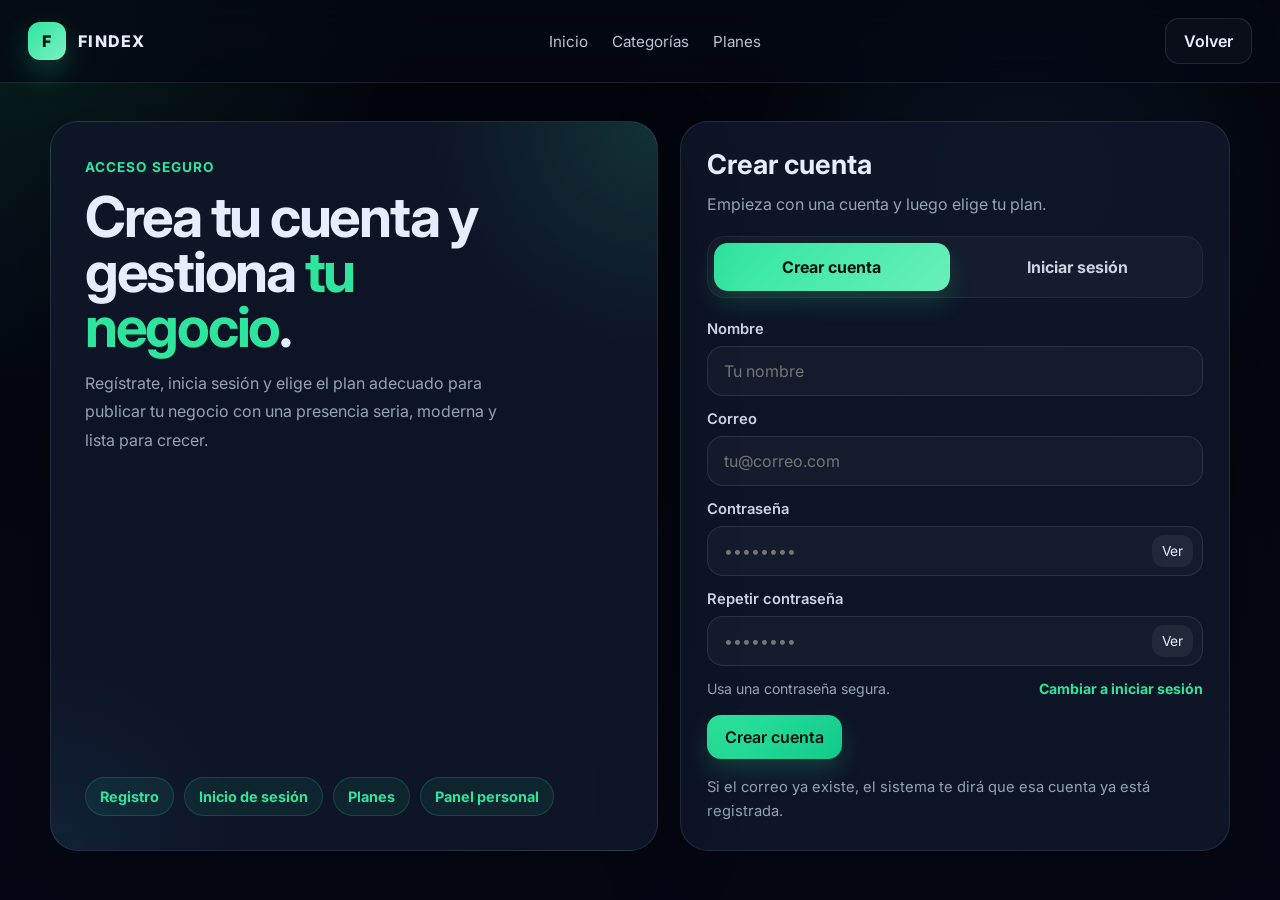
==== admin.html @ 4169ccc7 "Add files via upload" ====
<!DOCTYPE html>
<html lang="es">
<head>
  <meta charset="UTF-8" />
  <meta name="viewport" content="width=device-width, initial-scale=1.0" />
  <title>Admin | Findex</title>
  <link rel="preconnect" href="https://fonts.googleapis.com">
  <link rel="preconnect" href="https://fonts.gstatic.com" crossorigin>
  <link href="https://fonts.googleapis.com/css2?family=Inter:wght@400;500;600;700;800&display=swap" rel="stylesheet">
  <link rel="stylesheet" href="styles.css" />
  <style>
    .admin-wrap{
      width:min(1240px, calc(100% - 32px));
      margin:0 auto;
      padding:34px 0 48px;
    }

    .admin-head{
      display:flex;
      justify-content:space-between;
      gap:18px;
      flex-wrap:wrap;
      align-items:flex-start;
      margin-bottom:22px;
    }

    .admin-head h1{
      font-size:clamp(2rem, 4vw, 3rem);
      margin-bottom:8px;
    }

    .admin-grid{
      display:grid;
      grid-template-columns:1fr 1fr;
      gap:22px;
      align-items:start;
    }

    .panel{
      background:rgba(15,23,42,0.9);
      border:1px solid rgba(148,163,184,0.16);
      border-radius:28px;
      padding:24px;
      box-shadow:0 24px 80px rgba(0,0,0,0.28);
    }

    .admin-list{
      display:grid;
      gap:14px;
      margin-top:16px;
    }

    .admin-card{
      padding:16px;
      border-radius:18px;
      background:rgba(255,255,255,0.03);
      border:1px solid rgba(255,255,255,0.06);
    }

    .admin-card-top{
      display:flex;
      justify-content:space-between;
      gap:12px;
      align-items:flex-start;
      flex-wrap:wrap;
    }

    .admin-card h3{
      margin-bottom:6px;
    }

    .admin-meta{
      color:#94a3b8;
      line-height:1.6;
      font-size:0.92rem;
    }

    .admin-actions{
      display:flex;
      gap:10px;
      flex-wrap:wrap;
      margin-top:12px;
    }

    .mini-form{
      display:grid;
      gap:12px;
    }

    .field{
      display:flex;
      flex-direction:column;
      gap:8px;
    }

    .field label{
      color:#cbd5e1;
      font-weight:600;
      font-size:0.92rem;
    }

    .field input,
    .field select,
    .field textarea{
      width:100%;
      border-radius:16px;
      border:1px solid rgba(148,163,184,0.16);
      background:rgba(255,255,255,0.03);
      color:#e5eefc;
      padding:14px 16px;
      outline:none;
    }

    .field textarea{
      min-height:110px;
    }

    .stats{
      display:grid;
      grid-template-columns:repeat(4,1fr);
      gap:12px;
      margin:18px 0 0;
    }

    .stat{
      padding:14px;
      border-radius:18px;
      background:rgba(255,255,255,0.03);
      border:1px solid rgba(255,255,255,0.06);
    }

    .stat strong{
      display:block;
      font-size:1.2rem;
      margin-bottom:4px;
    }

    @media (max-width: 1000px){
      .admin-grid{
        grid-template-columns:1fr;
      }
    }

    @media (max-width: 700px){
      .stats{
        grid-template-columns:1fr 1fr;
      }
    }
  </style>
</head>
<body>
  <header class="topbar">
    <div class="brand">
      <div class="brand-mark">F</div>
      <span class="brand-name">FINDEX</span>
    </div>

    <nav class="nav-links">
      <a href="index.html">Inicio</a>
      <a href="dashboard.html">Panel usuario</a>
      <a href="planes.html">Planes</a>
    </nav>

    <div class="nav-actions">
      <button class="btn btn-ghost" id="logoutBtn" type="button">Cerrar sesión</button>
      <a class="btn btn-primary" href="dashboard.html">Panel personal</a>
    </div>
  </header>

  <main class="admin-wrap">
    <section class="admin-head">
      <div>
        <div class="eyebrow">Panel de administración</div>
        <h1 id="adminTitle">Administrar negocios</h1>
        <p class="subtle">Aquí puedes verificar, destacar, editar y eliminar cualquier negocio.</p>
      </div>
      <div class="badge-plan">Acceso administrador</div>
    </section>

    <section class="stats">
      <div class="stat"><strong id="statBusinesses">0</strong><span>Negocios</span></div>
      <div class="stat"><strong id="statUsers">0</strong><span>Usuarios</span></div>
      <div class="stat"><strong id="statVerified">0</strong><span>Verificados</span></div>
      <div class="stat"><strong id="statFeatured">0</strong><span>Destacados</span></div>
    </section>

    <div class="admin-grid" style="margin-top:22px;">
      <article class="panel">
        <h2>Editar negocio</h2>
        <p class="subtle">Selecciona un negocio de la lista para editarlo.</p>

        <form id="adminForm" class="mini-form" style="margin-top:16px;">
          <input type="hidden" id="businessId" />

          <div class="field">
            <label for="nombre">Nombre</label>
            <input id="nombre" required />
          </div>

          <div class="field">
            <label for="categoria">Categoría</label>
            <select id="categoria" required></select>
          </div>

          <div class="field">
            <label for="ubicacion">Ubicación</label>
            <input id="ubicacion" required />
          </div>

          <div class="field">
            <label for="telefono">Teléfono</label>
            <input id="telefono" required />
          </div>

          <div class="field">
            <label for="horario">Horario</label>
            <input id="horario" required />
          </div>

          <div class="field">
            <label for="imagen">Imagen</label>
            <input id="imagen" required />
          </div>

          <div class="field">
            <label for="descripcion">Descripción</label>
            <textarea id="descripcion" required></textarea>
          </div>

          <div class="field">
            <label for="sitio">Sitio web</label>
            <input id="sitio" />
          </div>

          <div class="field">
            <label for="instagram">Instagram</label>
            <input id="instagram" />
          </div>

          <div class="field">
            <label for="bannerColor">Color de marca</label>
            <input id="bannerColor" />
          </div>

          <div class="field" style="display:flex;gap:10px;flex-direction:row;flex-wrap:wrap;">
            <button class="btn btn-primary" type="submit">Guardar cambios</button>
            <button class="btn btn-ghost" type="button" id="resetBtn">Limpiar</button>
          </div>

          <div id="adminNotice" class="notice"></div>
        </form>
      </article>

      <article class="panel">
        <h2>Todos los negocios</h2>
        <p class="subtle">Control total sobre la plataforma.</p>

        <div class="admin-list" id="adminList"></div>
      </article>
    </div>
  </main>

  <script src="data.js"></script>
  <script>
    const user = getCurrentUser();
    if (!user) window.location.href = "auth.html";
    if (!isAdmin(user)) window.location.href = "dashboard.html";

    const adminTitle = document.getElementById("adminTitle");
    const adminList = document.getElementById("adminList");
    const adminForm = document.getElementById("adminForm");
    const adminNotice = document.getElementById("adminNotice");
    const statBusinesses = document.getElementById("statBusinesses");
    const statUsers = document.getElementById("statUsers");
    const statVerified = document.getElementById("statVerified");
    const statFeatured = document.getElementById("statFeatured");
    const logoutBtn = document.getElementById("logoutBtn");
    const resetBtn = document.getElementById("resetBtn");

    adminTitle.textContent = `Hola, ${user.name}`;

    const categorySelect = document.getElementById("categoria");
    categories.forEach(cat => {
      const option = document.createElement("option");
      option.value = cat.key;
      option.textContent = cat.label;
      categorySelect.appendChild(option);
    });

    function showNotice(msg) {
      adminNotice.textContent = msg;
      adminNotice.style.display = "block";
      setTimeout(() => adminNotice.style.display = "none", 2200);
    }

    function renderStats() {
      const allBusinesses = getBusinesses();
      const users = getUsers();
      statBusinesses.textContent = allBusinesses.length;
      statUsers.textContent = users.length;
      statVerified.textContent = allBusinesses.filter(b => b.verificado).length;
      statFeatured.textContent = allBusinesses.filter(b => b.destacado).length;
    }

    function renderList() {
      const allBusinesses = getBusinesses();

      adminList.innerHTML = allBusinesses.map(b => `
        <div class="admin-card">
          <div class="admin-card-top">
            <div>
              <h3>${b.nombre}</h3>
              <div class="admin-meta">
                ${b.categoriaLabel} · ${b.ubicacion}<br/>
                Dueño: ${b.ownerEmail}<br/>
                ${b.verificado ? "✔ Verificado" : "◌ Sin verificar"} · ${b.destacado ? "⭐ Destacado" : "Normal"}
              </div>
            </div>

            <div class="admin-actions">
              <button class="btn btn-ghost" type="button" onclick="loadBusiness(${b.id})">Editar</button>
              <button class="btn btn-ghost" type="button" onclick="toggleVerified(${b.id})">${b.verificado ? "Quitar verificación" : "Verificar"}</button>
              <button class="btn btn-ghost" type="button" onclick="toggleFeatured(${b.id})">${b.destacado ? "Quitar destacado" : "Destacar"}</button>
              <button class="btn btn-primary" type="button" onclick="deleteOne(${b.id})">Eliminar</button>
            </div>
          </div>
        </div>
      `).join("");

      renderStats();
    }

    window.loadBusiness = function(id) {
      const b = getBusinesses().find(x => x.id === id);
      if (!b) return;

      document.getElementById("businessId").value = b.id;
      document.getElementById("nombre").value = b.nombre;
      document.getElementById("categoria").value = b.categoria;
      document.getElementById("ubicacion").value = b.ubicacion;
      document.getElementById("telefono").value = b.telefono;
      document.getElementById("horario").value = b.horario;
      document.getElementById("imagen").value = b.imagen;
      document.getElementById("descripcion").value = b.descripcion;
      document.getElementById("sitio").value = b.sitio || "";
      document.getElementById("instagram").value = b.instagram || "";
      document.getElementById("bannerColor").value = b.bannerColor || "#2ee59d";
      showNotice("Negocio cargado para edición.");
      window.scrollTo({ top: 0, behavior: "smooth" });
    };

    window.toggleVerified = function(id) {
      const b = getBusinesses().find(x => x.id === id);
      if (!b) return;
      updateBusiness(id, { verificado: !b.verificado });
      renderList();
    };

    window.toggleFeatured = function(id) {
      const b = getBusinesses().find(x => x.id === id);
      if (!b) return;
      updateBusiness(id, { destacado: !b.destacado });
      renderList();
    };

    window.deleteOne = function(id) {
      deleteBusiness(id);
      renderList();
    };

    adminForm.addEventListener("submit", (e) => {
      e.preventDefault();

      const id = document.getElementById("businessId").value;
      const patch = {
        nombre: document.getElementById("nombre").value.trim(),
        categoria: document.getElementById("categoria").value,
        ubicacion: document.getElementById("ubicacion").value.trim(),
        telefono: document.getElementById("telefono").value.trim(),
        whatsapp: document.getElementById("telefono").value.trim(),
        horario: document.getElementById("horario").value.trim(),
        imagen: document.getElementById("imagen").value.trim(),
        descripcion: document.getElementById("descripcion").value.trim(),
        sitio: document.getElementById("sitio").value.trim(),
        instagram: document.getElementById("instagram").value.trim(),
        bannerColor: document.getElementById("bannerColor").value.trim() || "#2ee59d"
      };

      updateBusiness(id, patch);
      adminForm.reset();
      document.getElementById("businessId").value = "";
      showNotice("Cambios guardados.");
      renderList();
    });

    resetBtn.addEventListener("click", () => {
      adminForm.reset();
      document.getElementById("businessId").value = "";
      showNotice("Formulario limpio.");
    });

    logoutBtn.addEventListener("click", () => {
      clearSession();
      window.location.href = "index.html";
    });

    renderList();
  </script>
</body>
</html>
---- styles.css ----
:root{
  --bg: #050814;
  --bg-soft: #0b1020;
  --card: rgba(15, 23, 42, 0.72);
  --card-2: rgba(15, 23, 42, 0.92);
  --line: rgba(148, 163, 184, 0.16);
  --text: #e5eefc;
  --muted: #94a3b8;
  --muted-2: #cbd5e1;
  --green: #2ee59d;
  --green-2: #11c98b;
  --shadow: 0 24px 80px rgba(0, 0, 0, 0.42);
  --radius: 24px;
  --radius-sm: 18px;
  --max: 1280px;
}

*{
  box-sizing:border-box;
  margin:0;
  padding:0;
}

html{
  scroll-behavior:smooth;
}

body{
  font-family: "Inter", system-ui, sans-serif;
  background:
    radial-gradient(circle at top left, rgba(46, 229, 157, 0.12), transparent 25%),
    radial-gradient(circle at 80% 20%, rgba(56, 189, 248, 0.09), transparent 22%),
    linear-gradient(180deg, #03050d 0%, #050814 100%);
  color:var(--text);
  min-height:100vh;
}

a{
  color:inherit;
  text-decoration:none;
}

button, input, select{
  font:inherit;
}

.topbar{
  position:sticky;
  top:0;
  z-index:20;
  display:flex;
  align-items:center;
  justify-content:space-between;
  gap:16px;
  padding:18px 28px;
  border-bottom:1px solid var(--line);
  background:rgba(5, 8, 20, 0.78);
  backdrop-filter: blur(18px);
}

.brand{
  display:flex;
  align-items:center;
  gap:12px;
  font-weight:800;
  letter-spacing:0.08em;
}

.brand-mark{
  width:38px;
  height:38px;
  display:grid;
  place-items:center;
  border-radius:12px;
  background:linear-gradient(135deg, var(--green), #7cf2c5);
  color:#02110b;
  box-shadow:0 12px 30px rgba(46, 229, 157, 0.25);
}

.brand-name{
  font-size:1rem;
}

.nav-links{
  display:flex;
  gap:24px;
  align-items:center;
  color:var(--muted-2);
  font-size:0.95rem;
}

.nav-links a{
  opacity:0.92;
  transition:0.2s ease;
}

.nav-links a:hover{
  color:white;
  opacity:1;
}

.nav-actions{
  display:flex;
  gap:12px;
  align-items:center;
}

.btn{
  border:none;
  border-radius:14px;
  padding:12px 18px;
  cursor:pointer;
  transition:0.2s ease;
  font-weight:600;
}

.btn:hover{
  transform:translateY(-1px);
}

.btn-primary{
  background:linear-gradient(135deg, var(--green), var(--green-2));
  color:#02110b;
  box-shadow:0 12px 24px rgba(46, 229, 157, 0.18);
}

.btn-ghost{
  background:rgba(255,255,255,0.03);
  color:var(--text);
  border:1px solid var(--line);
}

main{
  width:min(var(--max), calc(100% - 32px));
  margin:0 auto;
}

.hero{
  display:grid;
  grid-template-columns: 1.05fr 0.95fr;
  gap:28px;
  align-items:center;
  padding:42px 0 32px;
}

.hero-copy{
  padding:18px 0;
}

.eyebrow{
  display:inline-flex;
  align-items:center;
  gap:8px;
  color:var(--green);
  font-size:0.85rem;
  font-weight:700;
  letter-spacing:0.08em;
  text-transform:uppercase;
  margin-bottom:14px;
}

.hero h1{
  font-size:clamp(2.6rem, 5vw, 5.1rem);
  line-height:0.96;
  letter-spacing:-0.04em;
  margin-bottom:18px;
  max-width:12ch;
}

.hero h1 span{
  color:var(--green);
}

.hero p{
  color:var(--muted);
  max-width:56ch;
  line-height:1.7;
  font-size:1.02rem;
  margin-bottom:24px;
}

.search-panel{
  display:grid;
  grid-template-columns: 1.2fr 0.8fr 0.9fr auto;
  gap:12px;
  padding:12px;
  border-radius:22px;
  background:rgba(11, 16, 32, 0.82);
  border:1px solid var(--line);
  box-shadow:var(--shadow);
  backdrop-filter: blur(20px);
  max-width:980px;
}

.search-field{
  display:flex;
  flex-direction:column;
  gap:8px;
  padding:6px 8px;
  border-radius:16px;
  background:rgba(255,255,255,0.02);
  border:1px solid rgba(148,163,184,0.08);
}

.search-field label{
  font-size:0.75rem;
  color:var(--muted);
}

.search-field input,
.search-field select{
  width:100%;
  background:transparent;
  border:none;
  color:var(--text);
  outline:none;
  padding:0;
}

.search-field select{
  appearance:none;
}

.search-button{
  min-width:74px;
  border:none;
  border-radius:18px;
  background:linear-gradient(135deg, var(--green), #6af0ba);
  color:#04120c;
  font-weight:800;
  cursor:pointer;
  box-shadow:0 16px 28px rgba(46, 229, 157, 0.2);
  transition:0.2s ease;
}

.search-button:hover{
  transform:translateY(-1px) scale(1.01);
}

.hero-actions{
  display:flex;
  gap:12px;
  margin-top:18px;
  flex-wrap:wrap;
}

.hero-visual{
  position:relative;
  min-height:560px;
  border-radius:var(--radius);
  overflow:hidden;
  box-shadow:var(--shadow);
  border:1px solid rgba(255,255,255,0.06);
}

.hero-visual img{
  width:100%;
  height:100%;
  object-fit:cover;
  display:block;
  filter:saturate(1.02) contrast(1.03);
}

.hero-visual::after{
  content:"";
  position:absolute;
  inset:0;
  background:
    linear-gradient(90deg, rgba(3, 5, 13, 0.24) 0%, rgba(3, 5, 13, 0.02) 42%, rgba(3,5,13,0.2) 100%),
    linear-gradient(180deg, rgba(3,5,13,0.1), rgba(3,5,13,0.42));
  pointer-events:none;
}

.stats-card{
  position:absolute;
  top:22px;
  right:22px;
  width:min(290px, calc(100% - 44px));
  padding:18px;
  border-radius:20px;
  background:rgba(8, 12, 24, 0.78);
  border:1px solid rgba(255,255,255,0.1);
  backdrop-filter: blur(18px);
  z-index:1;
}

.stats-head{
  display:flex;
  flex-direction:column;
  gap:8px;
  margin-bottom:16px;
}

.stats-head span{
  color:var(--muted);
  font-size:0.9rem;
}

.stats-head strong{
  font-size:2rem;
}

.mini-chart{
  display:flex;
  align-items:flex-end;
  gap:8px;
  height:72px;
  padding:12px 0 4px;
  margin-bottom:14px;
}

.mini-chart span{
  flex:1;
  border-radius:999px;
  background:linear-gradient(180deg, var(--green), rgba(46,229,157,0.12));
  opacity:0.92;
}

.mini-chart span:nth-child(1){height:26%}
.mini-chart span:nth-child(2){height:52%}
.mini-chart span:nth-child(3){height:36%}
.mini-chart span:nth-child(4){height:68%}
.mini-chart span:nth-child(5){height:58%}
.mini-chart span:nth-child(6){height:100%}

.stats-footer{
  border-top:1px solid rgba(255,255,255,0.08);
  padding-top:14px;
  display:flex;
  flex-direction:column;
  gap:5px;
}

.stats-footer span{
  color:var(--green);
  font-size:0.92rem;
  font-weight:700;
}

.stats-footer small{
  color:var(--muted);
}

.content-section{
  padding:34px 0 10px;
}

.section-head{
  display:flex;
  align-items:end;
  justify-content:space-between;
  gap:20px;
  margin-bottom:18px;
}

.section-head h2{
  font-size:1.6rem;
  margin-bottom:8px;
}

.section-head p{
  color:var(--muted);
  line-height:1.6;
}

.section-link{
  color:var(--green);
  font-weight:600;
  white-space:nowrap;
}

.pill{
  display:inline-flex;
  align-items:center;
  gap:8px;
  padding:10px 14px;
  border-radius:999px;
  background:rgba(46, 229, 157, 0.1);
  color:var(--green);
  border:1px solid rgba(46, 229, 157, 0.18);
  font-weight:700;
  font-size:0.88rem;
}

.category-grid{
  display:grid;
  grid-template-columns: repeat(4, minmax(0, 1fr));
  gap:14px;
}

.category-card{
  padding:18px;
  border-radius:20px;
  background:var(--card);
  border:1px solid var(--line);
  box-shadow:0 14px 36px rgba(0,0,0,0.2);
  transition:0.22s ease;
  cursor:pointer;
  backdrop-filter: blur(14px);
}

.category-card:hover{
  transform:translateY(-3px);
  border-color:rgba(46,229,157,0.35);
  background:rgba(15, 23, 42, 0.95);
}

.category-icon{
  width:48px;
  height:48px;
  display:grid;
  place-items:center;
  border-radius:16px;
  margin-bottom:14px;
  background:rgba(46, 229, 157, 0.12);
  color:var(--green);
  font-size:1.35rem;
}

.category-card h3{
  margin-bottom:6px;
  font-size:1rem;
}

.category-card p{
  color:var(--muted);
  font-size:0.92rem;
}

.business-grid{
  display:grid;
  grid-template-columns: repeat(3, minmax(0, 1fr));
  gap:18px;
}

.business-card{
  overflow:hidden;
  border-radius:22px;
  background:var(--card-2);
  border:1px solid var(--line);
  box-shadow:0 18px 42px rgba(0,0,0,0.22);
  cursor:pointer;
  transition:0.22s ease;
}

.business-card:hover{
  transform:translateY(-4px);
  border-color:rgba(46,229,157,0.28);
}

.business-image{
  position:relative;
  height:214px;
}

.business-image img{
  width:100%;
  height:100%;
  object-fit:cover;
  display:block;
}

.business-badge{
  position:absolute;
  top:14px;
  left:14px;
  padding:8px 10px;
  border-radius:999px;
  background:rgba(46, 229, 157, 0.92);
  color:#042013;
  font-size:0.78rem;
  font-weight:800;
}

.business-fav{
  position:absolute;
  top:14px;
  right:14px;
  width:34px;
  height:34px;
  border-radius:12px;
  display:grid;
  place-items:center;
  background:rgba(8, 12, 24, 0.65);
  color:white;
  border:1px solid rgba(255,255,255,0.14);
  backdrop-filter: blur(10px);
}

.business-content{
  padding:16px;
}

.business-top{
  display:flex;
  align-items:flex-start;
  justify-content:space-between;
  gap:12px;
  margin-bottom:10px;
}

.business-top h3{
  font-size:1.08rem;
  margin-bottom:4px;
}

.business-top p{
  color:var(--muted);
  font-size:0.92rem;
}

.rating{
  display:flex;
  align-items:center;
  gap:6px;
  color:#f9c74f;
  font-weight:700;
  white-space:nowrap;
  font-size:0.92rem;
}

.business-meta{
  display:flex;
  flex-wrap:wrap;
  gap:10px;
  color:var(--muted-2);
  font-size:0.88rem;
}

.meta-item{
  display:flex;
  align-items:center;
  gap:6px;
}

.cta-section{
  margin:40px 0 24px;
  padding:28px;
  display:grid;
  grid-template-columns: 0.88fr 1.12fr;
  gap:18px;
  border-radius:28px;
  background:
    radial-gradient(circle at top right, rgba(46, 229, 157, 0.14), transparent 24%),
    linear-gradient(180deg, rgba(15,23,42,0.88), rgba(9,14,27,0.98));
  border:1px solid var(--line);
  box-shadow:var(--shadow);
}

.cta-copy h2{
  font-size:2rem;
  margin-bottom:12px;
}

.cta-copy p{
  color:var(--muted);
  max-width:42ch;
  line-height:1.7;
}

.cta-actions{
  display:flex;
  flex-wrap:wrap;
  gap:12px;
  margin-top:22px;
}

.benefits{
  display:grid;
  grid-template-columns: repeat(2, minmax(0, 1fr));
  gap:14px;
}

.benefit-card{
  padding:18px;
  border-radius:20px;
  background:rgba(255,255,255,0.03);
  border:1px solid rgba(255,255,255,0.06);
}

.benefit-icon{
  width:42px;
  height:42px;
  display:grid;
  place-items:center;
  border-radius:14px;
  margin-bottom:12px;
  background:rgba(46,229,157,0.12);
  color:var(--green);
  font-weight:800;
}

.benefit-card h3{
  margin-bottom:8px;
  font-size:1rem;
}

.benefit-card p{
  color:var(--muted);
  line-height:1.6;
  font-size:0.93rem;
}

.footer{
  width:min(var(--max), calc(100% - 32px));
  margin:0 auto;
  padding:16px 0 34px;
  display:flex;
  justify-content:space-between;
  gap:20px;
  align-items:center;
  color:var(--muted);
}

.footer p{
  margin-top:10px;
  max-width:46ch;
  line-height:1.7;
}

.footer-links{
  display:flex;
  flex-wrap:wrap;
  gap:18px;
}

.footer-brand{
  margin-bottom:2px;
}

.empty-state{
  padding:28px;
  border-radius:20px;
  border:1px dashed rgba(148,163,184,0.28);
  color:var(--muted);
  background:rgba(255,255,255,0.02);
}

@media (max-width: 1100px){
  .hero{
    grid-template-columns:1fr;
  }

  .hero-copy{
    order:1;
  }

  .hero-visual{
    min-height:420px;
    order:0;
  }

  .category-grid{
    grid-template-columns: repeat(2, minmax(0, 1fr));
  }

  .business-grid{
    grid-template-columns: repeat(2, minmax(0, 1fr));
  }

  .cta-section{
    grid-template-columns:1fr;
  }
}

@media (max-width: 860px){
  .topbar{
    flex-wrap:wrap;
    justify-content:center;
  }

  .nav-links{
    order:3;
    width:100%;
    justify-content:center;
    flex-wrap:wrap;
    gap:16px;
  }

  .search-panel{
    grid-template-columns:1fr;
  }

  .search-button{
    min-height:52px;
  }

  .section-head{
    align-items:flex-start;
    flex-direction:column;
  }

  .business-grid{
    grid-template-columns:1fr;
  }

  .benefits{
    grid-template-columns:1fr;
  }

  .footer{
    flex-direction:column;
    align-items:flex-start;
  }
}

@media (max-width: 560px){
  main,
  .footer{
    width:min(var(--max), calc(100% - 20px));
  }

  .topbar{
    padding:16px 14px;
  }

  .hero{
    padding-top:26px;
  }

  .hero h1{
    max-width:10ch;
  }

  .category-grid{
    grid-template-columns:1fr;
  }

  .hero-visual{
    min-height:320px;
  }

  .stats-card{
    width:calc(100% - 22px);
    right:11px;
    top:11px;
  }

  .cta-section{
    padding:20px;
  }
}
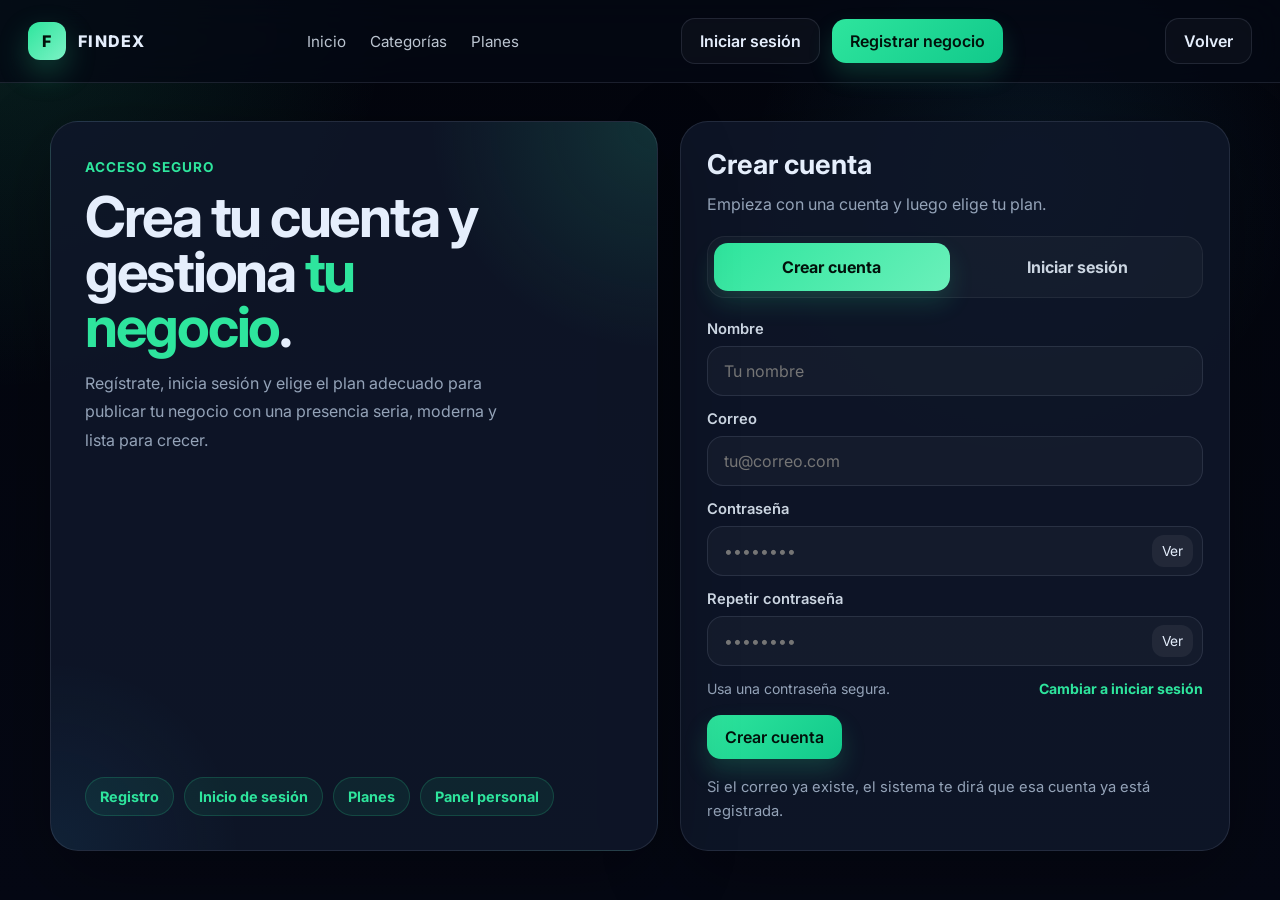
==== commit 10fd7f66: "Add files via upload" ====
--- a/admin.html
+++ b/admin.html
@@ -161,7 +161,7 @@
       <a href="planes.html">Planes</a>
     </nav>
 
-    <div class="nav-actions">
+    <div class="nav-actions" id="navActions"></div>
       <button class="btn btn-ghost" id="logoutBtn" type="button">Cerrar sesión</button>
       <a class="btn btn-primary" href="dashboard.html">Panel personal</a>
     </div>
@@ -406,5 +406,8 @@
 
     renderList();
   </script>
+  <script>
+  renderSessionNav("navActions");
+</script>
 </body>
 </html>
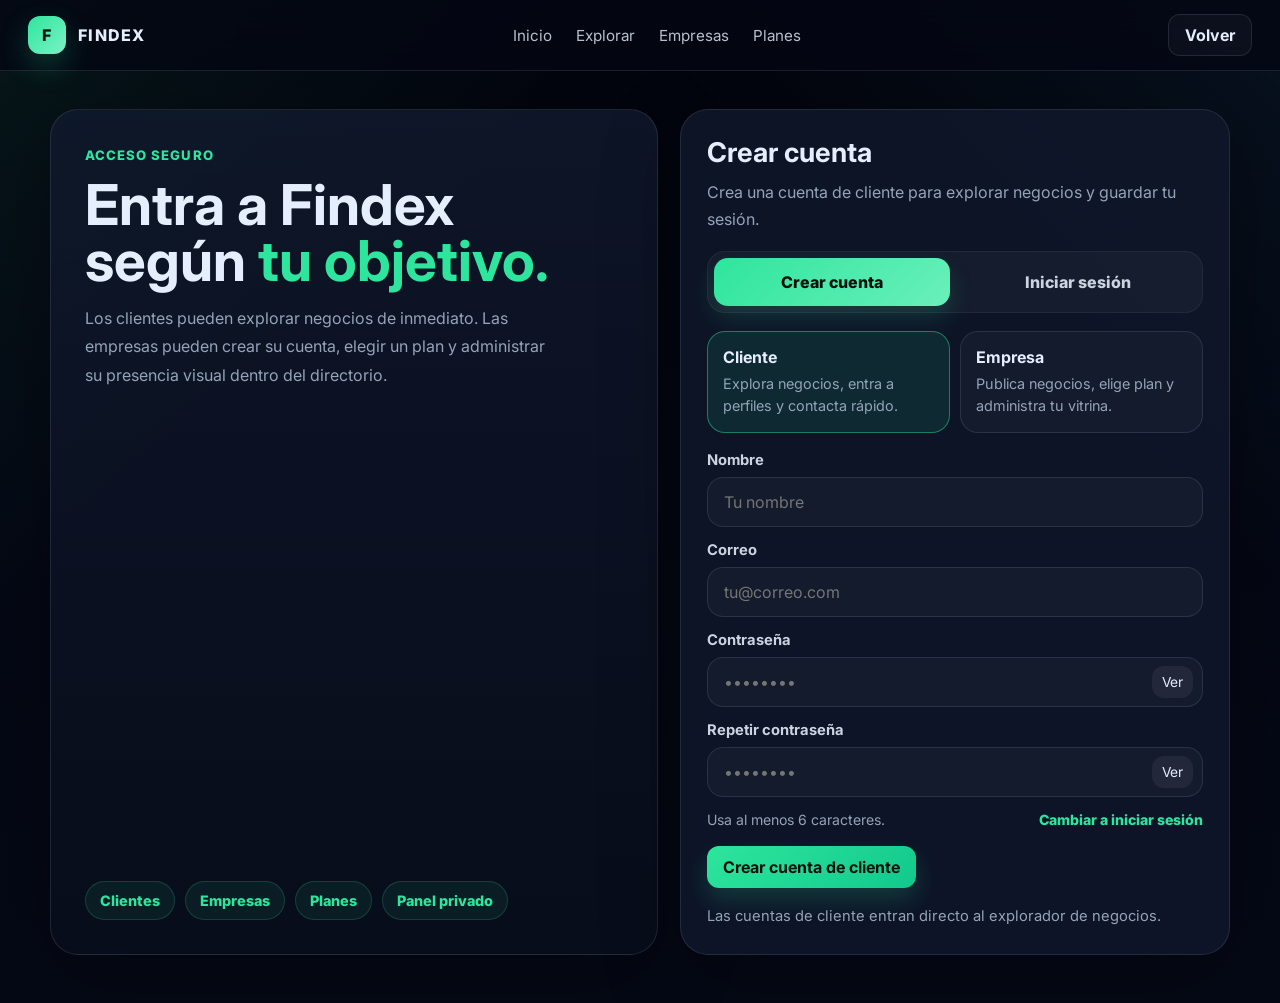
==== commit f0c2f7cc: "Add files via upload" ====
--- a/admin.html
+++ b/admin.html
@@ -1,413 +1,558 @@
-<!DOCTYPE html>
-<html lang="es">
-<head>
-  <meta charset="UTF-8" />
-  <meta name="viewport" content="width=device-width, initial-scale=1.0" />
-  <title>Admin | Findex</title>
-  <link rel="preconnect" href="https://fonts.googleapis.com">
-  <link rel="preconnect" href="https://fonts.gstatic.com" crossorigin>
-  <link href="https://fonts.googleapis.com/css2?family=Inter:wght@400;500;600;700;800&display=swap" rel="stylesheet">
-  <link rel="stylesheet" href="styles.css" />
-  <style>
-    .admin-wrap{
-      width:min(1240px, calc(100% - 32px));
-      margin:0 auto;
-      padding:34px 0 48px;
-    }
-
-    .admin-head{
-      display:flex;
-      justify-content:space-between;
-      gap:18px;
-      flex-wrap:wrap;
-      align-items:flex-start;
-      margin-bottom:22px;
-    }
-
-    .admin-head h1{
-      font-size:clamp(2rem, 4vw, 3rem);
-      margin-bottom:8px;
-    }
-
-    .admin-grid{
-      display:grid;
-      grid-template-columns:1fr 1fr;
-      gap:22px;
-      align-items:start;
-    }
-
-    .panel{
-      background:rgba(15,23,42,0.9);
-      border:1px solid rgba(148,163,184,0.16);
-      border-radius:28px;
-      padding:24px;
-      box-shadow:0 24px 80px rgba(0,0,0,0.28);
-    }
-
-    .admin-list{
-      display:grid;
-      gap:14px;
-      margin-top:16px;
-    }
-
-    .admin-card{
-      padding:16px;
-      border-radius:18px;
-      background:rgba(255,255,255,0.03);
-      border:1px solid rgba(255,255,255,0.06);
-    }
-
-    .admin-card-top{
-      display:flex;
-      justify-content:space-between;
-      gap:12px;
-      align-items:flex-start;
-      flex-wrap:wrap;
-    }
-
-    .admin-card h3{
-      margin-bottom:6px;
-    }
-
-    .admin-meta{
-      color:#94a3b8;
-      line-height:1.6;
-      font-size:0.92rem;
-    }
-
-    .admin-actions{
-      display:flex;
-      gap:10px;
-      flex-wrap:wrap;
-      margin-top:12px;
-    }
-
-    .mini-form{
-      display:grid;
-      gap:12px;
-    }
-
-    .field{
-      display:flex;
-      flex-direction:column;
-      gap:8px;
-    }
-
-    .field label{
-      color:#cbd5e1;
-      font-weight:600;
-      font-size:0.92rem;
-    }
-
-    .field input,
-    .field select,
-    .field textarea{
-      width:100%;
-      border-radius:16px;
-      border:1px solid rgba(148,163,184,0.16);
-      background:rgba(255,255,255,0.03);
-      color:#e5eefc;
-      padding:14px 16px;
-      outline:none;
-    }
-
-    .field textarea{
-      min-height:110px;
-    }
-
-    .stats{
-      display:grid;
-      grid-template-columns:repeat(4,1fr);
-      gap:12px;
-      margin:18px 0 0;
-    }
-
-    .stat{
-      padding:14px;
-      border-radius:18px;
-      background:rgba(255,255,255,0.03);
-      border:1px solid rgba(255,255,255,0.06);
-    }
-
-    .stat strong{
-      display:block;
-      font-size:1.2rem;
-      margin-bottom:4px;
-    }
-
-    @media (max-width: 1000px){
-      .admin-grid{
-        grid-template-columns:1fr;
-      }
-    }
-
-    @media (max-width: 700px){
-      .stats{
-        grid-template-columns:1fr 1fr;
-      }
-    }
-  </style>
-</head>
-<body>
-  <header class="topbar">
-    <div class="brand">
-      <div class="brand-mark">F</div>
-      <span class="brand-name">FINDEX</span>
-    </div>
-
-    <nav class="nav-links">
-      <a href="index.html">Inicio</a>
-      <a href="dashboard.html">Panel usuario</a>
-      <a href="planes.html">Planes</a>
-    </nav>
-
-    <div class="nav-actions" id="navActions"></div>
-      <button class="btn btn-ghost" id="logoutBtn" type="button">Cerrar sesión</button>
-      <a class="btn btn-primary" href="dashboard.html">Panel personal</a>
-    </div>
-  </header>
-
-  <main class="admin-wrap">
-    <section class="admin-head">
-      <div>
-        <div class="eyebrow">Panel de administración</div>
-        <h1 id="adminTitle">Administrar negocios</h1>
-        <p class="subtle">Aquí puedes verificar, destacar, editar y eliminar cualquier negocio.</p>
-      </div>
-      <div class="badge-plan">Acceso administrador</div>
-    </section>
-
-    <section class="stats">
-      <div class="stat"><strong id="statBusinesses">0</strong><span>Negocios</span></div>
-      <div class="stat"><strong id="statUsers">0</strong><span>Usuarios</span></div>
-      <div class="stat"><strong id="statVerified">0</strong><span>Verificados</span></div>
-      <div class="stat"><strong id="statFeatured">0</strong><span>Destacados</span></div>
-    </section>
-
-    <div class="admin-grid" style="margin-top:22px;">
-      <article class="panel">
-        <h2>Editar negocio</h2>
-        <p class="subtle">Selecciona un negocio de la lista para editarlo.</p>
-
-        <form id="adminForm" class="mini-form" style="margin-top:16px;">
-          <input type="hidden" id="businessId" />
-
-          <div class="field">
-            <label for="nombre">Nombre</label>
-            <input id="nombre" required />
-          </div>
-
-          <div class="field">
-            <label for="categoria">Categoría</label>
-            <select id="categoria" required></select>
-          </div>
-
-          <div class="field">
-            <label for="ubicacion">Ubicación</label>
-            <input id="ubicacion" required />
-          </div>
-
-          <div class="field">
-            <label for="telefono">Teléfono</label>
-            <input id="telefono" required />
-          </div>
-
-          <div class="field">
-            <label for="horario">Horario</label>
-            <input id="horario" required />
-          </div>
-
-          <div class="field">
-            <label for="imagen">Imagen</label>
-            <input id="imagen" required />
-          </div>
-
-          <div class="field">
-            <label for="descripcion">Descripción</label>
-            <textarea id="descripcion" required></textarea>
-          </div>
-
-          <div class="field">
-            <label for="sitio">Sitio web</label>
-            <input id="sitio" />
-          </div>
-
-          <div class="field">
-            <label for="instagram">Instagram</label>
-            <input id="instagram" />
-          </div>
-
-          <div class="field">
-            <label for="bannerColor">Color de marca</label>
-            <input id="bannerColor" />
-          </div>
-
-          <div class="field" style="display:flex;gap:10px;flex-direction:row;flex-wrap:wrap;">
-            <button class="btn btn-primary" type="submit">Guardar cambios</button>
-            <button class="btn btn-ghost" type="button" id="resetBtn">Limpiar</button>
-          </div>
-
-          <div id="adminNotice" class="notice"></div>
-        </form>
-      </article>
-
-      <article class="panel">
-        <h2>Todos los negocios</h2>
-        <p class="subtle">Control total sobre la plataforma.</p>
-
-        <div class="admin-list" id="adminList"></div>
-      </article>
-    </div>
-  </main>
-
-  <script src="data.js"></script>
-  <script>
-    const user = getCurrentUser();
-    if (!user) window.location.href = "auth.html";
-    if (!isAdmin(user)) window.location.href = "dashboard.html";
-
-    const adminTitle = document.getElementById("adminTitle");
-    const adminList = document.getElementById("adminList");
-    const adminForm = document.getElementById("adminForm");
-    const adminNotice = document.getElementById("adminNotice");
-    const statBusinesses = document.getElementById("statBusinesses");
-    const statUsers = document.getElementById("statUsers");
-    const statVerified = document.getElementById("statVerified");
-    const statFeatured = document.getElementById("statFeatured");
-    const logoutBtn = document.getElementById("logoutBtn");
-    const resetBtn = document.getElementById("resetBtn");
-
-    adminTitle.textContent = `Hola, ${user.name}`;
-
-    const categorySelect = document.getElementById("categoria");
-    categories.forEach(cat => {
-      const option = document.createElement("option");
-      option.value = cat.key;
-      option.textContent = cat.label;
-      categorySelect.appendChild(option);
-    });
-
-    function showNotice(msg) {
-      adminNotice.textContent = msg;
-      adminNotice.style.display = "block";
-      setTimeout(() => adminNotice.style.display = "none", 2200);
-    }
-
-    function renderStats() {
-      const allBusinesses = getBusinesses();
-      const users = getUsers();
-      statBusinesses.textContent = allBusinesses.length;
-      statUsers.textContent = users.length;
-      statVerified.textContent = allBusinesses.filter(b => b.verificado).length;
-      statFeatured.textContent = allBusinesses.filter(b => b.destacado).length;
-    }
-
-    function renderList() {
-      const allBusinesses = getBusinesses();
-
-      adminList.innerHTML = allBusinesses.map(b => `
-        <div class="admin-card">
-          <div class="admin-card-top">
-            <div>
-              <h3>${b.nombre}</h3>
-              <div class="admin-meta">
-                ${b.categoriaLabel} · ${b.ubicacion}<br/>
-                Dueño: ${b.ownerEmail}<br/>
-                ${b.verificado ? "✔ Verificado" : "◌ Sin verificar"} · ${b.destacado ? "⭐ Destacado" : "Normal"}
-              </div>
-            </div>
-
-            <div class="admin-actions">
-              <button class="btn btn-ghost" type="button" onclick="loadBusiness(${b.id})">Editar</button>
-              <button class="btn btn-ghost" type="button" onclick="toggleVerified(${b.id})">${b.verificado ? "Quitar verificación" : "Verificar"}</button>
-              <button class="btn btn-ghost" type="button" onclick="toggleFeatured(${b.id})">${b.destacado ? "Quitar destacado" : "Destacar"}</button>
-              <button class="btn btn-primary" type="button" onclick="deleteOne(${b.id})">Eliminar</button>
-            </div>
-          </div>
-        </div>
-      `).join("");
-
-      renderStats();
-    }
-
-    window.loadBusiness = function(id) {
-      const b = getBusinesses().find(x => x.id === id);
-      if (!b) return;
-
-      document.getElementById("businessId").value = b.id;
-      document.getElementById("nombre").value = b.nombre;
-      document.getElementById("categoria").value = b.categoria;
-      document.getElementById("ubicacion").value = b.ubicacion;
-      document.getElementById("telefono").value = b.telefono;
-      document.getElementById("horario").value = b.horario;
-      document.getElementById("imagen").value = b.imagen;
-      document.getElementById("descripcion").value = b.descripcion;
-      document.getElementById("sitio").value = b.sitio || "";
-      document.getElementById("instagram").value = b.instagram || "";
-      document.getElementById("bannerColor").value = b.bannerColor || "#2ee59d";
-      showNotice("Negocio cargado para edición.");
-      window.scrollTo({ top: 0, behavior: "smooth" });
-    };
-
-    window.toggleVerified = function(id) {
-      const b = getBusinesses().find(x => x.id === id);
-      if (!b) return;
-      updateBusiness(id, { verificado: !b.verificado });
-      renderList();
-    };
-
-    window.toggleFeatured = function(id) {
-      const b = getBusinesses().find(x => x.id === id);
-      if (!b) return;
-      updateBusiness(id, { destacado: !b.destacado });
-      renderList();
-    };
-
-    window.deleteOne = function(id) {
-      deleteBusiness(id);
-      renderList();
-    };
-
-    adminForm.addEventListener("submit", (e) => {
-      e.preventDefault();
-
-      const id = document.getElementById("businessId").value;
-      const patch = {
-        nombre: document.getElementById("nombre").value.trim(),
-        categoria: document.getElementById("categoria").value,
-        ubicacion: document.getElementById("ubicacion").value.trim(),
-        telefono: document.getElementById("telefono").value.trim(),
-        whatsapp: document.getElementById("telefono").value.trim(),
-        horario: document.getElementById("horario").value.trim(),
-        imagen: document.getElementById("imagen").value.trim(),
-        descripcion: document.getElementById("descripcion").value.trim(),
-        sitio: document.getElementById("sitio").value.trim(),
-        instagram: document.getElementById("instagram").value.trim(),
-        bannerColor: document.getElementById("bannerColor").value.trim() || "#2ee59d"
-      };
-
-      updateBusiness(id, patch);
-      adminForm.reset();
-      document.getElementById("businessId").value = "";
-      showNotice("Cambios guardados.");
-      renderList();
-    });
-
-    resetBtn.addEventListener("click", () => {
-      adminForm.reset();
-      document.getElementById("businessId").value = "";
-      showNotice("Formulario limpio.");
-    });
-
-    logoutBtn.addEventListener("click", () => {
-      clearSession();
-      window.location.href = "index.html";
-    });
-
-    renderList();
-  </script>
-  <script>
-  renderSessionNav("navActions");
-</script>
-</body>
-</html>+<!DOCTYPE html>
+<html lang="es">
+<head>
+  <meta charset="UTF-8" />
+  <meta name="viewport" content="width=device-width, initial-scale=1.0" />
+  <title>Admin | Findex</title>
+  <link rel="preconnect" href="https://fonts.googleapis.com">
+  <link rel="preconnect" href="https://fonts.gstatic.com" crossorigin>
+  <link href="https://fonts.googleapis.com/css2?family=Inter:wght@400;500;600;700;800&display=swap" rel="stylesheet">
+  <link rel="stylesheet" href="styles.css" />
+  <style>
+    .admin-wrap{
+      width:min(1240px, calc(100% - 32px));
+      margin:0 auto;
+      padding:34px 0 48px;
+    }
+
+    .admin-head{
+      display:flex;
+      justify-content:space-between;
+      gap:18px;
+      flex-wrap:wrap;
+      align-items:flex-start;
+      margin-bottom:22px;
+    }
+
+    .admin-head h1{
+      font-size:clamp(2rem, 4vw, 3rem);
+      margin-bottom:8px;
+      letter-spacing:0;
+    }
+
+    .admin-grid{
+      display:grid;
+      grid-template-columns:0.9fr 1.1fr;
+      gap:22px;
+      align-items:start;
+      margin-top:22px;
+    }
+
+    .panel{
+      background:rgba(15,23,42,0.92);
+      border:1px solid rgba(148,163,184,0.16);
+      border-radius:28px;
+      padding:24px;
+      box-shadow:0 24px 80px rgba(0,0,0,0.28);
+    }
+
+    .admin-toolbar{
+      display:grid;
+      grid-template-columns:1fr auto;
+      gap:12px;
+      margin-top:16px;
+    }
+
+    .admin-toolbar input{
+      width:100%;
+      border-radius:16px;
+      border:1px solid rgba(148,163,184,0.16);
+      background:rgba(255,255,255,0.03);
+      color:#e5eefc;
+      padding:13px 15px;
+      outline:none;
+    }
+
+    .admin-list{
+      display:grid;
+      gap:14px;
+      margin-top:16px;
+    }
+
+    .admin-card{
+      display:grid;
+      grid-template-columns:118px 1fr;
+      gap:14px;
+      padding:14px;
+      border-radius:18px;
+      background:rgba(255,255,255,0.035);
+      border:1px solid rgba(255,255,255,0.07);
+    }
+
+    .admin-card img{
+      width:118px;
+      height:118px;
+      object-fit:cover;
+      border-radius:14px;
+    }
+
+    .admin-card-top{
+      display:flex;
+      justify-content:space-between;
+      gap:12px;
+      align-items:flex-start;
+      flex-wrap:wrap;
+    }
+
+    .admin-card h3{
+      margin-bottom:6px;
+    }
+
+    .admin-meta{
+      color:#94a3b8;
+      line-height:1.6;
+      font-size:0.92rem;
+      margin-bottom:12px;
+    }
+
+    .admin-actions{
+      display:flex;
+      gap:10px;
+      flex-wrap:wrap;
+    }
+
+    .mini-form{
+      display:grid;
+      gap:12px;
+      margin-top:16px;
+    }
+
+    .field{
+      display:flex;
+      flex-direction:column;
+      gap:8px;
+    }
+
+    .field label{
+      color:#cbd5e1;
+      font-weight:700;
+      font-size:0.92rem;
+    }
+
+    .field input,
+    .field select,
+    .field textarea{
+      width:100%;
+      border-radius:16px;
+      border:1px solid rgba(148,163,184,0.16);
+      background:rgba(255,255,255,0.03);
+      color:#e5eefc;
+      padding:14px 16px;
+      outline:none;
+    }
+
+    .field input[type="color"]{
+      min-height:48px;
+      padding:6px;
+    }
+
+    .field textarea{
+      min-height:110px;
+      resize:vertical;
+    }
+
+    .stats{
+      display:grid;
+      grid-template-columns:repeat(4,1fr);
+      gap:12px;
+      margin:18px 0 0;
+    }
+
+    .stat{
+      padding:14px;
+      border-radius:18px;
+      background:rgba(255,255,255,0.035);
+      border:1px solid rgba(255,255,255,0.06);
+    }
+
+    .stat strong{
+      display:block;
+      font-size:1.25rem;
+      margin-bottom:4px;
+      color:#2ee59d;
+    }
+
+    .badge-plan{
+      display:inline-flex;
+      padding:10px 14px;
+      border-radius:999px;
+      background:rgba(46,229,157,0.12);
+      color:#2ee59d;
+      border:1px solid rgba(46,229,157,0.16);
+      font-weight:800;
+      font-size:0.9rem;
+    }
+
+    @media (max-width: 1000px){
+      .admin-grid{
+        grid-template-columns:1fr;
+      }
+    }
+
+    @media (max-width: 700px){
+      .stats{
+        grid-template-columns:1fr 1fr;
+      }
+
+      .admin-toolbar,
+      .admin-card{
+        grid-template-columns:1fr;
+      }
+
+      .admin-card img{
+        width:100%;
+        height:190px;
+      }
+    }
+  </style>
+</head>
+<body>
+  <header class="topbar">
+    <a class="brand" href="index.html" aria-label="Findex">
+      <div class="brand-mark">F</div>
+      <span class="brand-name">FINDEX</span>
+    </a>
+
+    <nav class="nav-links">
+      <a href="index.html">Inicio</a>
+      <a href="dashboard.html">Panel empresa</a>
+      <a href="planes.html">Planes</a>
+    </nav>
+
+    <div class="nav-actions" id="navActions"></div>
+  </header>
+
+  <main class="admin-wrap">
+    <section class="admin-head">
+      <div>
+        <div class="eyebrow">Panel de administración</div>
+        <h1 id="adminTitle">Administrar negocios</h1>
+        <p class="subtle">Controla verificación, destacados, datos públicos y galería visual de cada perfil.</p>
+      </div>
+      <div class="badge-plan">Acceso administrador</div>
+    </section>
+
+    <section class="stats">
+      <div class="stat"><strong id="statBusinesses">0</strong><span>Negocios</span></div>
+      <div class="stat"><strong id="statUsers">0</strong><span>Usuarios</span></div>
+      <div class="stat"><strong id="statVerified">0</strong><span>Verificados</span></div>
+      <div class="stat"><strong id="statFeatured">0</strong><span>Destacados</span></div>
+    </section>
+
+    <div class="admin-grid">
+      <article class="panel">
+        <h2 id="editTitle">Editar negocio</h2>
+        <p class="subtle">Selecciona un negocio de la lista para modificar su información pública.</p>
+
+        <form id="adminForm" class="mini-form">
+          <input type="hidden" id="businessId" />
+
+          <div class="field">
+            <label for="nombre">Nombre</label>
+            <input id="nombre" required />
+          </div>
+
+          <div class="field">
+            <label for="categoria">Categoría</label>
+            <select id="categoria" required></select>
+          </div>
+
+          <div class="field">
+            <label for="ubicacion">Ubicación</label>
+            <input id="ubicacion" required />
+          </div>
+
+          <div class="field">
+            <label for="telefono">Teléfono</label>
+            <input id="telefono" required />
+          </div>
+
+          <div class="field">
+            <label for="horario">Horario</label>
+            <input id="horario" required />
+          </div>
+
+          <div class="field">
+            <label for="bannerColor">Color de marca</label>
+            <input id="bannerColor" type="color" value="#2ee59d" />
+          </div>
+
+          <div class="field">
+            <label for="descripcion">Descripción</label>
+            <textarea id="descripcion" required></textarea>
+          </div>
+
+          <div class="field">
+            <label for="sitio">Sitio web</label>
+            <input id="sitio" />
+          </div>
+
+          <div class="field">
+            <label for="instagram">Instagram</label>
+            <input id="instagram" />
+          </div>
+
+          <div class="field">
+            <label>Fotos del negocio</label>
+            <div class="image-manager">
+              <div class="image-upload-grid">
+                <div class="upload-zone" id="mainDrop">
+                  <strong>Foto principal</strong>
+                  <small>Imagen principal del perfil y del listado.</small>
+                  <input class="sr-only" id="mainImageInput" type="file" accept="image/*" />
+                  <label class="btn btn-ghost" for="mainImageInput">Subir imagen</label>
+                </div>
+                <div id="mainPreview"></div>
+              </div>
+
+              <div class="image-upload-grid">
+                <div class="upload-zone" id="galleryDrop">
+                  <strong>Fotos adicionales</strong>
+                  <small>Galería pública del negocio.</small>
+                  <input class="sr-only" id="galleryImageInput" type="file" accept="image/*" multiple />
+                  <label class="btn btn-ghost" for="galleryImageInput">Subir galería</label>
+                </div>
+                <div class="preview-grid" id="galleryPreview"></div>
+              </div>
+            </div>
+          </div>
+
+          <div class="field" style="display:flex;gap:10px;flex-direction:row;flex-wrap:wrap;">
+            <button class="btn btn-primary" type="submit">Guardar cambios</button>
+            <button class="btn btn-ghost" type="button" id="resetBtn">Limpiar</button>
+          </div>
+
+          <div id="adminNotice" class="notice"></div>
+        </form>
+      </article>
+
+      <article class="panel">
+        <h2>Todos los negocios</h2>
+        <p class="subtle">Busca, revisa y administra el estado de cada perfil.</p>
+
+        <div class="admin-toolbar">
+          <input id="adminSearch" type="search" placeholder="Buscar negocio, dueño, ubicación..." />
+          <a class="btn btn-ghost" href="index.html#explorar">Ver directorio</a>
+        </div>
+
+        <div class="admin-list" id="adminList"></div>
+      </article>
+    </div>
+  </main>
+
+  <script src="data.js"></script>
+  <script src="media-manager.js"></script>
+  <script>
+    const sessionUser = getCurrentUser();
+    let redirectTarget = "";
+    if (!sessionUser) redirectTarget = "auth.html";
+    else if (!isAdmin(sessionUser)) redirectTarget = getDashboardUrl(sessionUser);
+
+    if (redirectTarget) {
+      document.body.hidden = true;
+      window.location.href = redirectTarget;
+    }
+
+    const user = sessionUser || { name: "" };
+
+    const adminTitle = document.getElementById("adminTitle");
+    const editTitle = document.getElementById("editTitle");
+    const adminList = document.getElementById("adminList");
+    const adminForm = document.getElementById("adminForm");
+    const adminNotice = document.getElementById("adminNotice");
+    const statBusinesses = document.getElementById("statBusinesses");
+    const statUsers = document.getElementById("statUsers");
+    const statVerified = document.getElementById("statVerified");
+    const statFeatured = document.getElementById("statFeatured");
+    const resetBtn = document.getElementById("resetBtn");
+    const adminSearch = document.getElementById("adminSearch");
+
+    adminTitle.textContent = `Hola, ${user.name}`;
+
+    const categorySelect = document.getElementById("categoria");
+    categories.forEach(cat => {
+      const option = document.createElement("option");
+      option.value = cat.key;
+      option.textContent = cat.label;
+      categorySelect.appendChild(option);
+    });
+
+    const photoManager = createPhotoManager({
+      mainInputId: "mainImageInput",
+      galleryInputId: "galleryImageInput",
+      mainDropId: "mainDrop",
+      galleryDropId: "galleryDrop",
+      mainPreviewId: "mainPreview",
+      galleryPreviewId: "galleryPreview",
+      onError: showNotice
+    });
+
+    function showNotice(msg) {
+      adminNotice.textContent = msg;
+      adminNotice.style.display = "block";
+      setTimeout(() => adminNotice.style.display = "none", 2400);
+    }
+
+    function renderStats() {
+      const allBusinesses = getBusinesses();
+      const users = getUsers();
+      statBusinesses.textContent = allBusinesses.length;
+      statUsers.textContent = users.length;
+      statVerified.textContent = allBusinesses.filter(b => b.verificado).length;
+      statFeatured.textContent = allBusinesses.filter(b => b.destacado).length;
+    }
+
+    function getFilteredBusinesses() {
+      const query = adminSearch.value.trim().toLowerCase();
+      if (!query) return getBusinesses();
+
+      return getBusinesses().filter(b => [
+        b.nombre,
+        b.ownerEmail,
+        b.categoriaLabel,
+        b.ubicacion,
+        b.descripcion
+      ].join(" ").toLowerCase().includes(query));
+    }
+
+    function renderList() {
+      const allBusinesses = getFilteredBusinesses();
+
+      if (!allBusinesses.length) {
+        adminList.innerHTML = `
+          <div class="empty-state">
+            No hay negocios que coincidan con la búsqueda.
+          </div>
+        `;
+        renderStats();
+        return;
+      }
+
+      adminList.innerHTML = allBusinesses.map(b => `
+        <div class="admin-card">
+          <img src="${escapeHTML(getBusinessMainImage(b))}" alt="${escapeHTML(b.nombre)}" />
+          <div>
+            <div class="admin-card-top">
+              <div>
+                <h3>${escapeHTML(b.nombre)}</h3>
+                <div class="admin-meta">
+                  ${escapeHTML(b.categoriaLabel)} · ${escapeHTML(b.ubicacion)}<br/>
+                  Dueño: ${escapeHTML(b.ownerEmail)}<br/>
+                  ${b.verificado ? "Verificado" : "Sin verificar"} · ${b.destacado ? "Destacado" : "Normal"} · ${getBusinessGallery(b).length} foto${getBusinessGallery(b).length === 1 ? "" : "s"}
+                </div>
+              </div>
+            </div>
+
+            <div class="admin-actions">
+              <button class="btn btn-ghost" type="button" onclick="loadBusiness(${b.id})">Editar</button>
+              <button class="btn btn-ghost" type="button" onclick="toggleVerified(${b.id})">${b.verificado ? "Quitar verificación" : "Verificar"}</button>
+              <button class="btn btn-ghost" type="button" onclick="toggleFeatured(${b.id})">${b.destacado ? "Quitar destacado" : "Destacar"}</button>
+              <button class="btn btn-primary" type="button" onclick="deleteOne(${b.id})">Eliminar</button>
+            </div>
+          </div>
+        </div>
+      `).join("");
+
+      renderStats();
+    }
+
+    function resetForm() {
+      adminForm.reset();
+      document.getElementById("businessId").value = "";
+      document.getElementById("bannerColor").value = "#2ee59d";
+      photoManager.clear();
+      editTitle.textContent = "Editar negocio";
+    }
+
+    window.loadBusiness = function(id) {
+      const b = getBusinesses().find(x => Number(x.id) === Number(id));
+      if (!b) return;
+
+      document.getElementById("businessId").value = b.id;
+      document.getElementById("nombre").value = b.nombre;
+      document.getElementById("categoria").value = b.categoria;
+      document.getElementById("ubicacion").value = b.ubicacion;
+      document.getElementById("telefono").value = b.telefono;
+      document.getElementById("horario").value = b.horario;
+      document.getElementById("descripcion").value = b.descripcion;
+      document.getElementById("sitio").value = b.sitio || "";
+      document.getElementById("instagram").value = b.instagram || "";
+      document.getElementById("bannerColor").value = b.bannerColor || "#2ee59d";
+      photoManager.setImages({ imagen: b.imagen, galeria: b.galeria });
+      editTitle.textContent = `Editando ${b.nombre}`;
+      showNotice("Negocio cargado para edición.");
+      window.scrollTo({ top: 0, behavior: "smooth" });
+    };
+
+    window.toggleVerified = function(id) {
+      const b = getBusinesses().find(x => Number(x.id) === Number(id));
+      if (!b) return;
+      updateBusiness(id, { verificado: !b.verificado });
+      renderList();
+    };
+
+    window.toggleFeatured = function(id) {
+      const b = getBusinesses().find(x => Number(x.id) === Number(id));
+      if (!b) return;
+      updateBusiness(id, { destacado: !b.destacado });
+      renderList();
+    };
+
+    window.deleteOne = function(id) {
+      const b = getBusinesses().find(x => Number(x.id) === Number(id));
+      if (!b) return;
+      if (!confirm(`¿Eliminar ${b.nombre}?`)) return;
+      deleteBusiness(id);
+      resetForm();
+      renderList();
+    };
+
+    adminForm.addEventListener("submit", e => {
+      e.preventDefault();
+
+      const id = document.getElementById("businessId").value;
+      if (!id) {
+        showNotice("Selecciona un negocio antes de guardar cambios.");
+        return;
+      }
+
+      const media = photoManager.getImages();
+      if (!media.imagen) {
+        showNotice("Agrega una foto principal antes de guardar.");
+        return;
+      }
+
+      const patch = {
+        nombre: document.getElementById("nombre").value.trim(),
+        categoria: document.getElementById("categoria").value,
+        ubicacion: document.getElementById("ubicacion").value.trim(),
+        telefono: document.getElementById("telefono").value.trim(),
+        whatsapp: document.getElementById("telefono").value.trim(),
+        horario: document.getElementById("horario").value.trim(),
+        imagen: media.imagen,
+        galeria: media.galeria,
+        descripcion: document.getElementById("descripcion").value.trim(),
+        sitio: document.getElementById("sitio").value.trim(),
+        instagram: document.getElementById("instagram").value.trim(),
+        bannerColor: document.getElementById("bannerColor").value || "#2ee59d"
+      };
+
+      updateBusiness(id, patch);
+      resetForm();
+      showNotice("Cambios guardados.");
+      renderList();
+    });
+
+    resetBtn.addEventListener("click", () => {
+      resetForm();
+      showNotice("Formulario limpio.");
+    });
+
+    adminSearch.addEventListener("input", renderList);
+    renderList();
+  </script>
+  <script>
+    renderSessionNav("navActions");
+  </script>
+</body>
+</html>
--- a/styles.css
+++ b/styles.css
@@ -1,742 +1,1058 @@
-:root{
-  --bg: #050814;
-  --bg-soft: #0b1020;
-  --card: rgba(15, 23, 42, 0.72);
-  --card-2: rgba(15, 23, 42, 0.92);
-  --line: rgba(148, 163, 184, 0.16);
-  --text: #e5eefc;
-  --muted: #94a3b8;
-  --muted-2: #cbd5e1;
-  --green: #2ee59d;
-  --green-2: #11c98b;
-  --shadow: 0 24px 80px rgba(0, 0, 0, 0.42);
-  --radius: 24px;
-  --radius-sm: 18px;
-  --max: 1280px;
-}
-
-*{
-  box-sizing:border-box;
-  margin:0;
-  padding:0;
-}
-
-html{
-  scroll-behavior:smooth;
-}
-
-body{
-  font-family: "Inter", system-ui, sans-serif;
-  background:
-    radial-gradient(circle at top left, rgba(46, 229, 157, 0.12), transparent 25%),
-    radial-gradient(circle at 80% 20%, rgba(56, 189, 248, 0.09), transparent 22%),
-    linear-gradient(180deg, #03050d 0%, #050814 100%);
-  color:var(--text);
-  min-height:100vh;
-}
-
-a{
-  color:inherit;
-  text-decoration:none;
-}
-
-button, input, select{
-  font:inherit;
-}
-
-.topbar{
-  position:sticky;
-  top:0;
-  z-index:20;
-  display:flex;
-  align-items:center;
-  justify-content:space-between;
-  gap:16px;
-  padding:18px 28px;
-  border-bottom:1px solid var(--line);
-  background:rgba(5, 8, 20, 0.78);
-  backdrop-filter: blur(18px);
-}
-
-.brand{
-  display:flex;
-  align-items:center;
-  gap:12px;
-  font-weight:800;
-  letter-spacing:0.08em;
-}
-
-.brand-mark{
-  width:38px;
-  height:38px;
-  display:grid;
-  place-items:center;
-  border-radius:12px;
-  background:linear-gradient(135deg, var(--green), #7cf2c5);
-  color:#02110b;
-  box-shadow:0 12px 30px rgba(46, 229, 157, 0.25);
-}
-
-.brand-name{
-  font-size:1rem;
-}
-
-.nav-links{
-  display:flex;
-  gap:24px;
-  align-items:center;
-  color:var(--muted-2);
-  font-size:0.95rem;
-}
-
-.nav-links a{
-  opacity:0.92;
-  transition:0.2s ease;
-}
-
-.nav-links a:hover{
-  color:white;
-  opacity:1;
-}
-
-.nav-actions{
-  display:flex;
-  gap:12px;
-  align-items:center;
-}
-
-.btn{
-  border:none;
-  border-radius:14px;
-  padding:12px 18px;
-  cursor:pointer;
-  transition:0.2s ease;
-  font-weight:600;
-}
-
-.btn:hover{
-  transform:translateY(-1px);
-}
-
-.btn-primary{
-  background:linear-gradient(135deg, var(--green), var(--green-2));
-  color:#02110b;
-  box-shadow:0 12px 24px rgba(46, 229, 157, 0.18);
-}
-
-.btn-ghost{
-  background:rgba(255,255,255,0.03);
-  color:var(--text);
-  border:1px solid var(--line);
-}
-
-main{
-  width:min(var(--max), calc(100% - 32px));
-  margin:0 auto;
-}
-
-.hero{
-  display:grid;
-  grid-template-columns: 1.05fr 0.95fr;
-  gap:28px;
-  align-items:center;
-  padding:42px 0 32px;
-}
-
-.hero-copy{
-  padding:18px 0;
-}
-
-.eyebrow{
-  display:inline-flex;
-  align-items:center;
-  gap:8px;
-  color:var(--green);
-  font-size:0.85rem;
-  font-weight:700;
-  letter-spacing:0.08em;
-  text-transform:uppercase;
-  margin-bottom:14px;
-}
-
-.hero h1{
-  font-size:clamp(2.6rem, 5vw, 5.1rem);
-  line-height:0.96;
-  letter-spacing:-0.04em;
-  margin-bottom:18px;
-  max-width:12ch;
-}
-
-.hero h1 span{
-  color:var(--green);
-}
-
-.hero p{
-  color:var(--muted);
-  max-width:56ch;
-  line-height:1.7;
-  font-size:1.02rem;
-  margin-bottom:24px;
-}
-
-.search-panel{
-  display:grid;
-  grid-template-columns: 1.2fr 0.8fr 0.9fr auto;
-  gap:12px;
-  padding:12px;
-  border-radius:22px;
-  background:rgba(11, 16, 32, 0.82);
-  border:1px solid var(--line);
-  box-shadow:var(--shadow);
-  backdrop-filter: blur(20px);
-  max-width:980px;
-}
-
-.search-field{
-  display:flex;
-  flex-direction:column;
-  gap:8px;
-  padding:6px 8px;
-  border-radius:16px;
-  background:rgba(255,255,255,0.02);
-  border:1px solid rgba(148,163,184,0.08);
-}
-
-.search-field label{
-  font-size:0.75rem;
-  color:var(--muted);
-}
-
-.search-field input,
-.search-field select{
-  width:100%;
-  background:transparent;
-  border:none;
-  color:var(--text);
-  outline:none;
-  padding:0;
-}
-
-.search-field select{
-  appearance:none;
-}
-
-.search-button{
-  min-width:74px;
-  border:none;
-  border-radius:18px;
-  background:linear-gradient(135deg, var(--green), #6af0ba);
-  color:#04120c;
-  font-weight:800;
-  cursor:pointer;
-  box-shadow:0 16px 28px rgba(46, 229, 157, 0.2);
-  transition:0.2s ease;
-}
-
-.search-button:hover{
-  transform:translateY(-1px) scale(1.01);
-}
-
-.hero-actions{
-  display:flex;
-  gap:12px;
-  margin-top:18px;
-  flex-wrap:wrap;
-}
-
-.hero-visual{
-  position:relative;
-  min-height:560px;
-  border-radius:var(--radius);
-  overflow:hidden;
-  box-shadow:var(--shadow);
-  border:1px solid rgba(255,255,255,0.06);
-}
-
-.hero-visual img{
-  width:100%;
-  height:100%;
-  object-fit:cover;
-  display:block;
-  filter:saturate(1.02) contrast(1.03);
-}
-
-.hero-visual::after{
-  content:"";
-  position:absolute;
-  inset:0;
-  background:
-    linear-gradient(90deg, rgba(3, 5, 13, 0.24) 0%, rgba(3, 5, 13, 0.02) 42%, rgba(3,5,13,0.2) 100%),
-    linear-gradient(180deg, rgba(3,5,13,0.1), rgba(3,5,13,0.42));
-  pointer-events:none;
-}
-
-.stats-card{
-  position:absolute;
-  top:22px;
-  right:22px;
-  width:min(290px, calc(100% - 44px));
-  padding:18px;
-  border-radius:20px;
-  background:rgba(8, 12, 24, 0.78);
-  border:1px solid rgba(255,255,255,0.1);
-  backdrop-filter: blur(18px);
-  z-index:1;
-}
-
-.stats-head{
-  display:flex;
-  flex-direction:column;
-  gap:8px;
-  margin-bottom:16px;
-}
-
-.stats-head span{
-  color:var(--muted);
-  font-size:0.9rem;
-}
-
-.stats-head strong{
-  font-size:2rem;
-}
-
-.mini-chart{
-  display:flex;
-  align-items:flex-end;
-  gap:8px;
-  height:72px;
-  padding:12px 0 4px;
-  margin-bottom:14px;
-}
-
-.mini-chart span{
-  flex:1;
-  border-radius:999px;
-  background:linear-gradient(180deg, var(--green), rgba(46,229,157,0.12));
-  opacity:0.92;
-}
-
-.mini-chart span:nth-child(1){height:26%}
-.mini-chart span:nth-child(2){height:52%}
-.mini-chart span:nth-child(3){height:36%}
-.mini-chart span:nth-child(4){height:68%}
-.mini-chart span:nth-child(5){height:58%}
-.mini-chart span:nth-child(6){height:100%}
-
-.stats-footer{
-  border-top:1px solid rgba(255,255,255,0.08);
-  padding-top:14px;
-  display:flex;
-  flex-direction:column;
-  gap:5px;
-}
-
-.stats-footer span{
-  color:var(--green);
-  font-size:0.92rem;
-  font-weight:700;
-}
-
-.stats-footer small{
-  color:var(--muted);
-}
-
-.content-section{
-  padding:34px 0 10px;
-}
-
-.section-head{
-  display:flex;
-  align-items:end;
-  justify-content:space-between;
-  gap:20px;
-  margin-bottom:18px;
-}
-
-.section-head h2{
-  font-size:1.6rem;
-  margin-bottom:8px;
-}
-
-.section-head p{
-  color:var(--muted);
-  line-height:1.6;
-}
-
-.section-link{
-  color:var(--green);
-  font-weight:600;
-  white-space:nowrap;
-}
-
-.pill{
-  display:inline-flex;
-  align-items:center;
-  gap:8px;
-  padding:10px 14px;
-  border-radius:999px;
-  background:rgba(46, 229, 157, 0.1);
-  color:var(--green);
-  border:1px solid rgba(46, 229, 157, 0.18);
-  font-weight:700;
-  font-size:0.88rem;
-}
-
-.category-grid{
-  display:grid;
-  grid-template-columns: repeat(4, minmax(0, 1fr));
-  gap:14px;
-}
-
-.category-card{
-  padding:18px;
-  border-radius:20px;
-  background:var(--card);
-  border:1px solid var(--line);
-  box-shadow:0 14px 36px rgba(0,0,0,0.2);
-  transition:0.22s ease;
-  cursor:pointer;
-  backdrop-filter: blur(14px);
-}
-
-.category-card:hover{
-  transform:translateY(-3px);
-  border-color:rgba(46,229,157,0.35);
-  background:rgba(15, 23, 42, 0.95);
-}
-
-.category-icon{
-  width:48px;
-  height:48px;
-  display:grid;
-  place-items:center;
-  border-radius:16px;
-  margin-bottom:14px;
-  background:rgba(46, 229, 157, 0.12);
-  color:var(--green);
-  font-size:1.35rem;
-}
-
-.category-card h3{
-  margin-bottom:6px;
-  font-size:1rem;
-}
-
-.category-card p{
-  color:var(--muted);
-  font-size:0.92rem;
-}
-
-.business-grid{
-  display:grid;
-  grid-template-columns: repeat(3, minmax(0, 1fr));
-  gap:18px;
-}
-
-.business-card{
-  overflow:hidden;
-  border-radius:22px;
-  background:var(--card-2);
-  border:1px solid var(--line);
-  box-shadow:0 18px 42px rgba(0,0,0,0.22);
-  cursor:pointer;
-  transition:0.22s ease;
-}
-
-.business-card:hover{
-  transform:translateY(-4px);
-  border-color:rgba(46,229,157,0.28);
-}
-
-.business-image{
-  position:relative;
-  height:214px;
-}
-
-.business-image img{
-  width:100%;
-  height:100%;
-  object-fit:cover;
-  display:block;
-}
-
-.business-badge{
-  position:absolute;
-  top:14px;
-  left:14px;
-  padding:8px 10px;
-  border-radius:999px;
-  background:rgba(46, 229, 157, 0.92);
-  color:#042013;
-  font-size:0.78rem;
-  font-weight:800;
-}
-
-.business-fav{
-  position:absolute;
-  top:14px;
-  right:14px;
-  width:34px;
-  height:34px;
-  border-radius:12px;
-  display:grid;
-  place-items:center;
-  background:rgba(8, 12, 24, 0.65);
-  color:white;
-  border:1px solid rgba(255,255,255,0.14);
-  backdrop-filter: blur(10px);
-}
-
-.business-content{
-  padding:16px;
-}
-
-.business-top{
-  display:flex;
-  align-items:flex-start;
-  justify-content:space-between;
-  gap:12px;
-  margin-bottom:10px;
-}
-
-.business-top h3{
-  font-size:1.08rem;
-  margin-bottom:4px;
-}
-
-.business-top p{
-  color:var(--muted);
-  font-size:0.92rem;
-}
-
-.rating{
-  display:flex;
-  align-items:center;
-  gap:6px;
-  color:#f9c74f;
-  font-weight:700;
-  white-space:nowrap;
-  font-size:0.92rem;
-}
-
-.business-meta{
-  display:flex;
-  flex-wrap:wrap;
-  gap:10px;
-  color:var(--muted-2);
-  font-size:0.88rem;
-}
-
-.meta-item{
-  display:flex;
-  align-items:center;
-  gap:6px;
-}
-
-.cta-section{
-  margin:40px 0 24px;
-  padding:28px;
-  display:grid;
-  grid-template-columns: 0.88fr 1.12fr;
-  gap:18px;
-  border-radius:28px;
-  background:
-    radial-gradient(circle at top right, rgba(46, 229, 157, 0.14), transparent 24%),
-    linear-gradient(180deg, rgba(15,23,42,0.88), rgba(9,14,27,0.98));
-  border:1px solid var(--line);
-  box-shadow:var(--shadow);
-}
-
-.cta-copy h2{
-  font-size:2rem;
-  margin-bottom:12px;
-}
-
-.cta-copy p{
-  color:var(--muted);
-  max-width:42ch;
-  line-height:1.7;
-}
-
-.cta-actions{
-  display:flex;
-  flex-wrap:wrap;
-  gap:12px;
-  margin-top:22px;
-}
-
-.benefits{
-  display:grid;
-  grid-template-columns: repeat(2, minmax(0, 1fr));
-  gap:14px;
-}
-
-.benefit-card{
-  padding:18px;
-  border-radius:20px;
-  background:rgba(255,255,255,0.03);
-  border:1px solid rgba(255,255,255,0.06);
-}
-
-.benefit-icon{
-  width:42px;
-  height:42px;
-  display:grid;
-  place-items:center;
-  border-radius:14px;
-  margin-bottom:12px;
-  background:rgba(46,229,157,0.12);
-  color:var(--green);
-  font-weight:800;
-}
-
-.benefit-card h3{
-  margin-bottom:8px;
-  font-size:1rem;
-}
-
-.benefit-card p{
-  color:var(--muted);
-  line-height:1.6;
-  font-size:0.93rem;
-}
-
-.footer{
-  width:min(var(--max), calc(100% - 32px));
-  margin:0 auto;
-  padding:16px 0 34px;
-  display:flex;
-  justify-content:space-between;
-  gap:20px;
-  align-items:center;
-  color:var(--muted);
-}
-
-.footer p{
-  margin-top:10px;
-  max-width:46ch;
-  line-height:1.7;
-}
-
-.footer-links{
-  display:flex;
-  flex-wrap:wrap;
-  gap:18px;
-}
-
-.footer-brand{
-  margin-bottom:2px;
-}
-
-.empty-state{
-  padding:28px;
-  border-radius:20px;
-  border:1px dashed rgba(148,163,184,0.28);
-  color:var(--muted);
-  background:rgba(255,255,255,0.02);
-}
-
-@media (max-width: 1100px){
-  .hero{
-    grid-template-columns:1fr;
-  }
-
-  .hero-copy{
-    order:1;
-  }
-
-  .hero-visual{
-    min-height:420px;
-    order:0;
-  }
-
-  .category-grid{
-    grid-template-columns: repeat(2, minmax(0, 1fr));
-  }
-
-  .business-grid{
-    grid-template-columns: repeat(2, minmax(0, 1fr));
-  }
-
-  .cta-section{
-    grid-template-columns:1fr;
-  }
-}
-
-@media (max-width: 860px){
-  .topbar{
-    flex-wrap:wrap;
-    justify-content:center;
-  }
-
-  .nav-links{
-    order:3;
-    width:100%;
-    justify-content:center;
-    flex-wrap:wrap;
-    gap:16px;
-  }
-
-  .search-panel{
-    grid-template-columns:1fr;
-  }
-
-  .search-button{
-    min-height:52px;
-  }
-
-  .section-head{
-    align-items:flex-start;
-    flex-direction:column;
-  }
-
-  .business-grid{
-    grid-template-columns:1fr;
-  }
-
-  .benefits{
-    grid-template-columns:1fr;
-  }
-
-  .footer{
-    flex-direction:column;
-    align-items:flex-start;
-  }
-}
-
-@media (max-width: 560px){
-  main,
-  .footer{
-    width:min(var(--max), calc(100% - 20px));
-  }
-
-  .topbar{
-    padding:16px 14px;
-  }
-
-  .hero{
-    padding-top:26px;
-  }
-
-  .hero h1{
-    max-width:10ch;
-  }
-
-  .category-grid{
-    grid-template-columns:1fr;
-  }
-
-  .hero-visual{
-    min-height:320px;
-  }
-
-  .stats-card{
-    width:calc(100% - 22px);
-    right:11px;
-    top:11px;
-  }
-
-  .cta-section{
-    padding:20px;
-  }
-}+:root{
+  --bg:#040713;
+  --bg-soft:#0a1020;
+  --surface:rgba(15,23,42,0.82);
+  --surface-strong:rgba(15,23,42,0.95);
+  --surface-soft:rgba(255,255,255,0.035);
+  --line:rgba(148,163,184,0.16);
+  --line-strong:rgba(46,229,157,0.32);
+  --text:#e5eefc;
+  --muted:#94a3b8;
+  --muted-2:#cbd5e1;
+  --green:#2ee59d;
+  --green-2:#12c98d;
+  --blue:#38bdf8;
+  --gold:#f9c74f;
+  --danger:#ef4444;
+  --shadow:0 24px 80px rgba(0,0,0,0.38);
+  --radius:22px;
+  --radius-sm:16px;
+  --max:1280px;
+}
+
+*{
+  box-sizing:border-box;
+  margin:0;
+  padding:0;
+}
+
+html{
+  scroll-behavior:smooth;
+}
+
+body{
+  font-family:"Inter", system-ui, sans-serif;
+  color:var(--text);
+  min-height:100vh;
+  background:
+    linear-gradient(135deg, rgba(46,229,157,0.08) 0%, transparent 28%),
+    linear-gradient(225deg, rgba(56,189,248,0.07) 0%, transparent 26%),
+    linear-gradient(180deg, #03050d 0%, var(--bg) 48%, #050916 100%);
+}
+
+a{
+  color:inherit;
+  text-decoration:none;
+}
+
+button,
+input,
+select,
+textarea{
+  font:inherit;
+}
+
+img{
+  max-width:100%;
+}
+
+.topbar{
+  position:sticky;
+  top:0;
+  z-index:20;
+  display:flex;
+  align-items:center;
+  justify-content:space-between;
+  gap:16px;
+  padding:14px 28px;
+  border-bottom:1px solid var(--line);
+  background:rgba(4,7,19,0.8);
+  backdrop-filter:blur(18px);
+}
+
+.brand{
+  display:flex;
+  align-items:center;
+  gap:12px;
+  font-weight:800;
+  letter-spacing:0.08em;
+}
+
+.brand-mark{
+  width:38px;
+  height:38px;
+  display:grid;
+  place-items:center;
+  border-radius:12px;
+  color:#02110b;
+  background:linear-gradient(135deg, var(--green), #7cf2c5);
+  box-shadow:0 12px 30px rgba(46,229,157,0.24);
+}
+
+.brand-name{
+  font-size:1rem;
+}
+
+.nav-links{
+  display:flex;
+  gap:24px;
+  align-items:center;
+  color:var(--muted-2);
+  font-size:0.95rem;
+}
+
+.nav-links a{
+  opacity:0.9;
+  transition:0.2s ease;
+}
+
+.nav-links a:hover{
+  color:white;
+  opacity:1;
+}
+
+.nav-actions{
+  display:flex;
+  gap:12px;
+  align-items:center;
+  flex-wrap:wrap;
+}
+
+.session-chip{
+  max-width:220px;
+  padding:9px 12px;
+  border-radius:999px;
+  color:var(--muted-2);
+  background:var(--surface-soft);
+  border:1px solid var(--line);
+  font-weight:700;
+  overflow:hidden;
+  text-overflow:ellipsis;
+  white-space:nowrap;
+}
+
+.btn{
+  display:inline-flex;
+  align-items:center;
+  justify-content:center;
+  gap:8px;
+  min-height:42px;
+  border:none;
+  border-radius:12px;
+  padding:11px 16px;
+  cursor:pointer;
+  transition:0.2s ease;
+  font-weight:700;
+  line-height:1;
+}
+
+.btn:hover{
+  transform:translateY(-1px);
+}
+
+.btn:disabled{
+  opacity:0.58;
+  cursor:not-allowed;
+  transform:none;
+}
+
+.btn-primary{
+  color:#02110b;
+  background:linear-gradient(135deg, var(--green), var(--green-2));
+  box-shadow:0 12px 24px rgba(46,229,157,0.18);
+}
+
+.btn-ghost{
+  color:var(--text);
+  background:rgba(255,255,255,0.035);
+  border:1px solid var(--line);
+}
+
+main{
+  width:min(var(--max), calc(100% - 32px));
+  margin:0 auto;
+}
+
+.hero{
+  display:grid;
+  grid-template-columns:1.04fr 0.96fr;
+  gap:24px;
+  align-items:stretch;
+  padding:28px 0 18px;
+}
+
+.hero-copy,
+.client-panel,
+.featured-carousel,
+.cta-section{
+  border:1px solid var(--line);
+  box-shadow:var(--shadow);
+}
+
+.hero-copy{
+  padding:30px;
+  border-radius:var(--radius);
+  background:
+    linear-gradient(180deg, rgba(15,23,42,0.84), rgba(8,13,27,0.96)),
+    linear-gradient(135deg, rgba(46,229,157,0.08), transparent 36%);
+}
+
+.eyebrow{
+  display:inline-flex;
+  align-items:center;
+  gap:8px;
+  color:var(--green);
+  font-size:0.82rem;
+  font-weight:800;
+  letter-spacing:0.08em;
+  text-transform:uppercase;
+  margin-bottom:14px;
+}
+
+.mini-eyebrow{
+  margin-bottom:8px;
+  font-size:0.72rem;
+}
+
+.hero h1{
+  max-width:12ch;
+  margin-bottom:18px;
+  font-size:clamp(2.35rem, 4.8vw, 4.55rem);
+  line-height:1;
+  letter-spacing:0;
+}
+
+.hero h1 span,
+.hero h2 span{
+  color:var(--green);
+}
+
+.hero p{
+  max-width:58ch;
+  margin-bottom:22px;
+  color:var(--muted);
+  line-height:1.7;
+  font-size:1.02rem;
+}
+
+.hero-actions,
+.cta-actions,
+.featured-actions{
+  display:flex;
+  flex-wrap:wrap;
+  gap:12px;
+}
+
+.client-panel{
+  padding:24px;
+  border-radius:var(--radius);
+  background:
+    linear-gradient(180deg, rgba(15,23,42,0.92), rgba(7,11,23,0.96)),
+    linear-gradient(145deg, transparent, rgba(56,189,248,0.08));
+  display:flex;
+  flex-direction:column;
+  gap:18px;
+}
+
+.client-panel-top h2{
+  margin-bottom:10px;
+  font-size:clamp(1.65rem, 2.8vw, 2.25rem);
+  line-height:1.08;
+}
+
+.client-panel-top p{
+  color:var(--muted);
+  line-height:1.7;
+}
+
+.client-stats{
+  display:grid;
+  grid-template-columns:repeat(3,1fr);
+  gap:12px;
+}
+
+.client-stats div{
+  padding:16px;
+  border-radius:18px;
+  background:rgba(255,255,255,0.035);
+  border:1px solid rgba(255,255,255,0.07);
+}
+
+.client-stats strong{
+  display:block;
+  color:var(--green);
+  font-size:1.55rem;
+  line-height:1;
+  margin-bottom:6px;
+}
+
+.client-stats span{
+  color:var(--muted-2);
+  font-size:0.82rem;
+  font-weight:700;
+}
+
+.client-panel-action{
+  margin-top:auto;
+  padding-top:16px;
+  border-top:1px solid rgba(255,255,255,0.08);
+}
+
+.client-panel-action a{
+  color:var(--green);
+  font-weight:800;
+}
+
+.content-section,
+.featured-section{
+  padding:30px 0 10px;
+}
+
+.section-head{
+  display:flex;
+  align-items:flex-end;
+  justify-content:space-between;
+  gap:20px;
+  margin-bottom:18px;
+}
+
+.section-head h2{
+  margin-bottom:8px;
+  font-size:1.65rem;
+}
+
+.section-head p{
+  color:var(--muted);
+  line-height:1.6;
+}
+
+.section-link{
+  color:var(--green);
+  font-weight:800;
+  white-space:nowrap;
+}
+
+.pill{
+  display:inline-flex;
+  align-items:center;
+  gap:8px;
+  padding:10px 14px;
+  border-radius:999px;
+  color:var(--green);
+  background:rgba(46,229,157,0.1);
+  border:1px solid rgba(46,229,157,0.18);
+  font-weight:800;
+  font-size:0.88rem;
+}
+
+.featured-carousel{
+  position:relative;
+  overflow:hidden;
+  min-height:360px;
+  border-radius:var(--radius);
+  background:var(--surface-strong);
+}
+
+.featured-track{
+  height:100%;
+}
+
+.featured-slide{
+  min-height:360px;
+  display:grid;
+  grid-template-columns:1.08fr 0.92fr;
+  background:
+    linear-gradient(90deg, rgba(4,7,19,0.18), rgba(4,7,19,0.86) 58%),
+    linear-gradient(135deg, color-mix(in srgb, var(--accent) 18%, transparent), transparent 46%);
+}
+
+.featured-image{
+  min-height:360px;
+}
+
+.featured-image img{
+  width:100%;
+  height:100%;
+  object-fit:cover;
+  display:block;
+}
+
+.featured-copy{
+  padding:34px 54px 34px 28px;
+  display:flex;
+  flex-direction:column;
+  justify-content:center;
+}
+
+.featured-kicker{
+  display:block;
+  color:var(--green);
+  font-weight:800;
+  font-size:0.86rem;
+  margin-bottom:10px;
+}
+
+.featured-copy h3{
+  font-size:clamp(2rem, 4vw, 3.4rem);
+  line-height:1;
+  margin-bottom:14px;
+}
+
+.featured-copy p{
+  color:var(--muted-2);
+  line-height:1.7;
+  margin-bottom:16px;
+}
+
+.featured-meta{
+  display:flex;
+  flex-wrap:wrap;
+  gap:10px;
+  margin-bottom:20px;
+}
+
+.featured-meta span{
+  padding:9px 11px;
+  border-radius:999px;
+  color:var(--muted-2);
+  background:rgba(255,255,255,0.055);
+  border:1px solid rgba(255,255,255,0.08);
+  font-weight:700;
+  font-size:0.86rem;
+}
+
+.carousel-arrow{
+  position:absolute;
+  top:50%;
+  z-index:2;
+  width:42px;
+  height:42px;
+  display:grid;
+  place-items:center;
+  transform:translateY(-50%);
+  border:none;
+  border-radius:14px;
+  color:var(--text);
+  background:rgba(4,7,19,0.62);
+  border:1px solid rgba(255,255,255,0.14);
+  backdrop-filter:blur(10px);
+  cursor:pointer;
+  font-size:1.7rem;
+  line-height:1;
+}
+
+.carousel-arrow.left{
+  left:16px;
+}
+
+.carousel-arrow.right{
+  right:16px;
+}
+
+.carousel-dots{
+  display:flex;
+  justify-content:center;
+  gap:8px;
+  margin-top:14px;
+}
+
+.carousel-dots button{
+  width:9px;
+  height:9px;
+  border:none;
+  border-radius:999px;
+  background:rgba(148,163,184,0.45);
+  cursor:pointer;
+}
+
+.carousel-dots button.active{
+  width:28px;
+  background:var(--green);
+}
+
+.search-panel{
+  display:grid;
+  grid-template-columns:1.15fr 0.85fr 0.85fr auto;
+  gap:12px;
+  padding:12px;
+  border-radius:20px;
+  background:rgba(11,16,32,0.84);
+  border:1px solid var(--line);
+  box-shadow:var(--shadow);
+  backdrop-filter:blur(20px);
+}
+
+.explorer-search{
+  margin-bottom:18px;
+}
+
+.search-field{
+  display:flex;
+  flex-direction:column;
+  gap:8px;
+  padding:8px 10px;
+  border-radius:16px;
+  background:rgba(255,255,255,0.025);
+  border:1px solid rgba(148,163,184,0.08);
+}
+
+.search-field label{
+  color:var(--muted);
+  font-size:0.75rem;
+  font-weight:700;
+}
+
+.search-field input,
+.search-field select{
+  width:100%;
+  color:var(--text);
+  background:transparent;
+  border:none;
+  outline:none;
+}
+
+.search-field select{
+  appearance:none;
+}
+
+select option{
+  color:#0f172a;
+}
+
+.search-button{
+  min-width:86px;
+  border:none;
+  border-radius:18px;
+  color:#04120c;
+  background:linear-gradient(135deg, var(--green), #6af0ba);
+  box-shadow:0 16px 28px rgba(46,229,157,0.2);
+  font-weight:800;
+  cursor:pointer;
+  transition:0.2s ease;
+}
+
+.search-button:hover{
+  transform:translateY(-1px);
+}
+
+.category-grid{
+  display:grid;
+  grid-template-columns:repeat(4,minmax(0,1fr));
+  gap:14px;
+}
+
+.category-card{
+  padding:18px;
+  border-radius:20px;
+  background:var(--surface);
+  border:1px solid var(--line);
+  box-shadow:0 14px 36px rgba(0,0,0,0.2);
+  cursor:pointer;
+  backdrop-filter:blur(14px);
+  transition:0.22s ease;
+}
+
+.category-card:hover{
+  transform:translateY(-3px);
+  border-color:rgba(46,229,157,0.35);
+  background:var(--surface-strong);
+}
+
+.category-icon{
+  width:48px;
+  height:48px;
+  display:grid;
+  place-items:center;
+  margin-bottom:14px;
+  border-radius:16px;
+  color:var(--green);
+  background:rgba(46,229,157,0.12);
+  font-size:1.35rem;
+}
+
+.category-card h3{
+  margin-bottom:6px;
+  font-size:1rem;
+}
+
+.category-card p{
+  color:var(--muted);
+  font-size:0.92rem;
+  line-height:1.55;
+}
+
+.category-count{
+  margin-top:10px;
+  color:var(--green) !important;
+  font-weight:800;
+}
+
+.business-grid{
+  display:grid;
+  grid-template-columns:repeat(3,minmax(0,1fr));
+  gap:18px;
+}
+
+.business-card{
+  overflow:hidden;
+  border-radius:20px;
+  background:var(--surface-strong);
+  border:1px solid var(--line);
+  box-shadow:0 18px 42px rgba(0,0,0,0.22);
+  cursor:pointer;
+  transition:0.22s ease;
+}
+
+.business-card:hover{
+  transform:translateY(-4px);
+  border-color:rgba(46,229,157,0.28);
+}
+
+.business-image{
+  position:relative;
+  height:198px;
+}
+
+.business-image img{
+  width:100%;
+  height:100%;
+  object-fit:cover;
+  display:block;
+}
+
+.business-badge{
+  position:absolute;
+  top:14px;
+  left:14px;
+  padding:8px 10px;
+  border-radius:999px;
+  color:#042013;
+  background:rgba(46,229,157,0.94);
+  font-size:0.78rem;
+  font-weight:800;
+}
+
+.business-fav{
+  position:absolute;
+  top:14px;
+  right:14px;
+  width:34px;
+  height:34px;
+  display:grid;
+  place-items:center;
+  border-radius:12px;
+  color:white;
+  background:rgba(8,12,24,0.65);
+  border:1px solid rgba(255,255,255,0.14);
+  backdrop-filter:blur(10px);
+}
+
+.business-content{
+  padding:16px;
+}
+
+.business-top{
+  display:flex;
+  align-items:flex-start;
+  justify-content:space-between;
+  gap:12px;
+  margin-bottom:10px;
+}
+
+.business-top h3{
+  margin-bottom:4px;
+  font-size:1.08rem;
+}
+
+.business-top p{
+  color:var(--muted);
+  font-size:0.92rem;
+}
+
+.rating{
+  display:flex;
+  align-items:center;
+  gap:6px;
+  color:var(--gold);
+  font-weight:800;
+  white-space:nowrap;
+  font-size:0.92rem;
+}
+
+.rating span{
+  color:var(--muted);
+  font-weight:600;
+}
+
+.business-description{
+  color:var(--muted-2);
+  line-height:1.55;
+  font-size:0.92rem;
+  margin-bottom:12px;
+  display:-webkit-box;
+  -webkit-line-clamp:2;
+  -webkit-box-orient:vertical;
+  overflow:hidden;
+}
+
+.business-meta{
+  display:flex;
+  flex-wrap:wrap;
+  gap:10px;
+  color:var(--muted-2);
+  font-size:0.88rem;
+}
+
+.meta-item{
+  display:flex;
+  align-items:center;
+  gap:6px;
+}
+
+.meta-item.verified{
+  color:var(--green);
+  font-weight:800;
+}
+
+.cta-section{
+  margin:36px 0 24px;
+  padding:28px;
+  display:grid;
+  grid-template-columns:0.88fr 1.12fr;
+  gap:18px;
+  border-radius:28px;
+  background:
+    linear-gradient(180deg, rgba(15,23,42,0.9), rgba(9,14,27,0.98)),
+    linear-gradient(135deg, rgba(46,229,157,0.1), transparent 40%);
+}
+
+.cta-copy h2{
+  margin-bottom:12px;
+  font-size:2rem;
+}
+
+.cta-copy p{
+  max-width:46ch;
+  color:var(--muted);
+  line-height:1.7;
+}
+
+.benefits{
+  display:grid;
+  grid-template-columns:repeat(2,minmax(0,1fr));
+  gap:14px;
+}
+
+.benefit-card{
+  padding:18px;
+  border-radius:20px;
+  background:rgba(255,255,255,0.035);
+  border:1px solid rgba(255,255,255,0.07);
+}
+
+.benefit-icon{
+  width:42px;
+  height:42px;
+  display:grid;
+  place-items:center;
+  margin-bottom:12px;
+  border-radius:14px;
+  color:var(--green);
+  background:rgba(46,229,157,0.12);
+  font-weight:800;
+}
+
+.benefit-card h3{
+  margin-bottom:8px;
+  font-size:1rem;
+}
+
+.benefit-card p{
+  color:var(--muted);
+  line-height:1.6;
+  font-size:0.93rem;
+}
+
+.footer{
+  width:min(var(--max), calc(100% - 32px));
+  margin:0 auto;
+  padding:16px 0 34px;
+  display:flex;
+  justify-content:space-between;
+  gap:20px;
+  align-items:center;
+  color:var(--muted);
+}
+
+.footer p{
+  max-width:50ch;
+  margin-top:10px;
+  line-height:1.7;
+}
+
+.footer-links{
+  display:flex;
+  flex-wrap:wrap;
+  gap:18px;
+}
+
+.footer-brand{
+  margin-bottom:2px;
+}
+
+.empty-state{
+  padding:28px;
+  border-radius:20px;
+  color:var(--muted);
+  background:rgba(255,255,255,0.025);
+  border:1px dashed rgba(148,163,184,0.28);
+  line-height:1.6;
+}
+
+.full-span{
+  grid-column:1 / -1;
+}
+
+.subtle{
+  color:var(--muted);
+  line-height:1.7;
+}
+
+.notice{
+  display:none;
+  margin-top:12px;
+  padding:12px 14px;
+  border-radius:14px;
+  color:var(--green);
+  background:rgba(46,229,157,0.1);
+  border:1px solid rgba(46,229,157,0.14);
+  line-height:1.6;
+}
+
+.sr-only{
+  position:absolute;
+  width:1px;
+  height:1px;
+  padding:0;
+  margin:-1px;
+  overflow:hidden;
+  clip:rect(0,0,0,0);
+  white-space:nowrap;
+  border:0;
+}
+
+.image-manager{
+  display:grid;
+  gap:14px;
+}
+
+.image-upload-grid{
+  display:grid;
+  grid-template-columns:0.9fr 1.1fr;
+  gap:14px;
+}
+
+.upload-zone{
+  display:flex;
+  flex-direction:column;
+  justify-content:center;
+  gap:12px;
+  min-height:150px;
+  padding:18px;
+  border-radius:18px;
+  color:var(--muted-2);
+  background:rgba(255,255,255,0.025);
+  border:1px dashed rgba(148,163,184,0.34);
+  transition:0.2s ease;
+}
+
+.upload-zone.is-dragging{
+  border-color:var(--green);
+  background:rgba(46,229,157,0.08);
+}
+
+.upload-zone strong{
+  color:var(--text);
+}
+
+.upload-zone small{
+  color:var(--muted);
+  line-height:1.5;
+}
+
+.preview-grid{
+  display:grid;
+  grid-template-columns:repeat(3,minmax(0,1fr));
+  gap:10px;
+}
+
+.photo-thumb{
+  position:relative;
+  overflow:hidden;
+  min-height:104px;
+  border-radius:16px;
+  background:rgba(255,255,255,0.035);
+  border:1px solid rgba(255,255,255,0.08);
+}
+
+.photo-thumb img{
+  width:100%;
+  height:100%;
+  min-height:104px;
+  object-fit:cover;
+  display:block;
+}
+
+.photo-thumb.main{
+  min-height:220px;
+}
+
+.photo-thumb.main img{
+  min-height:220px;
+}
+
+.photo-remove{
+  position:absolute;
+  top:8px;
+  right:8px;
+  width:30px;
+  height:30px;
+  display:grid;
+  place-items:center;
+  border:none;
+  border-radius:10px;
+  color:white;
+  background:rgba(4,7,19,0.72);
+  border:1px solid rgba(255,255,255,0.14);
+  cursor:pointer;
+}
+
+.photo-empty{
+  min-height:104px;
+  display:grid;
+  place-items:center;
+  padding:16px;
+  border-radius:16px;
+  color:var(--muted);
+  background:rgba(255,255,255,0.02);
+  border:1px dashed rgba(148,163,184,0.26);
+  text-align:center;
+}
+
+@media (max-width:1100px){
+  .hero,
+  .featured-slide{
+    grid-template-columns:1fr;
+  }
+
+  .featured-copy{
+    padding:26px;
+  }
+
+  .category-grid,
+  .business-grid{
+    grid-template-columns:repeat(2,minmax(0,1fr));
+  }
+
+  .cta-section{
+    grid-template-columns:1fr;
+  }
+}
+
+@media (max-width:860px){
+  .topbar{
+    flex-wrap:wrap;
+    justify-content:center;
+  }
+
+  .nav-links{
+    order:3;
+    width:100%;
+    justify-content:center;
+    flex-wrap:wrap;
+    gap:16px;
+  }
+
+  .section-head{
+    align-items:flex-start;
+    flex-direction:column;
+  }
+
+  .search-panel,
+  .image-upload-grid{
+    grid-template-columns:1fr;
+  }
+
+  .search-button{
+    min-height:52px;
+  }
+
+  .client-stats{
+    grid-template-columns:1fr;
+  }
+
+  .business-grid{
+    grid-template-columns:1fr;
+  }
+
+  .benefits{
+    grid-template-columns:1fr;
+  }
+
+  .footer{
+    flex-direction:column;
+    align-items:flex-start;
+  }
+}
+
+@media (max-width:560px){
+  main,
+  .footer{
+    width:min(var(--max), calc(100% - 20px));
+  }
+
+  .topbar{
+    padding:16px 14px;
+  }
+
+  .hero{
+    padding-top:24px;
+  }
+
+  .hero-copy,
+  .client-panel,
+  .cta-section{
+    padding:18px;
+  }
+
+  .featured-copy{
+    padding:22px 18px;
+  }
+
+  .featured-copy h3{
+    font-size:2rem;
+  }
+
+  .featured-image,
+  .featured-slide{
+    min-height:280px;
+  }
+
+  .carousel-arrow{
+    width:36px;
+    height:36px;
+  }
+
+  .carousel-arrow.left{
+    left:10px;
+  }
+
+  .carousel-arrow.right{
+    right:10px;
+  }
+
+  .category-grid,
+  .preview-grid{
+    grid-template-columns:1fr;
+  }
+}
